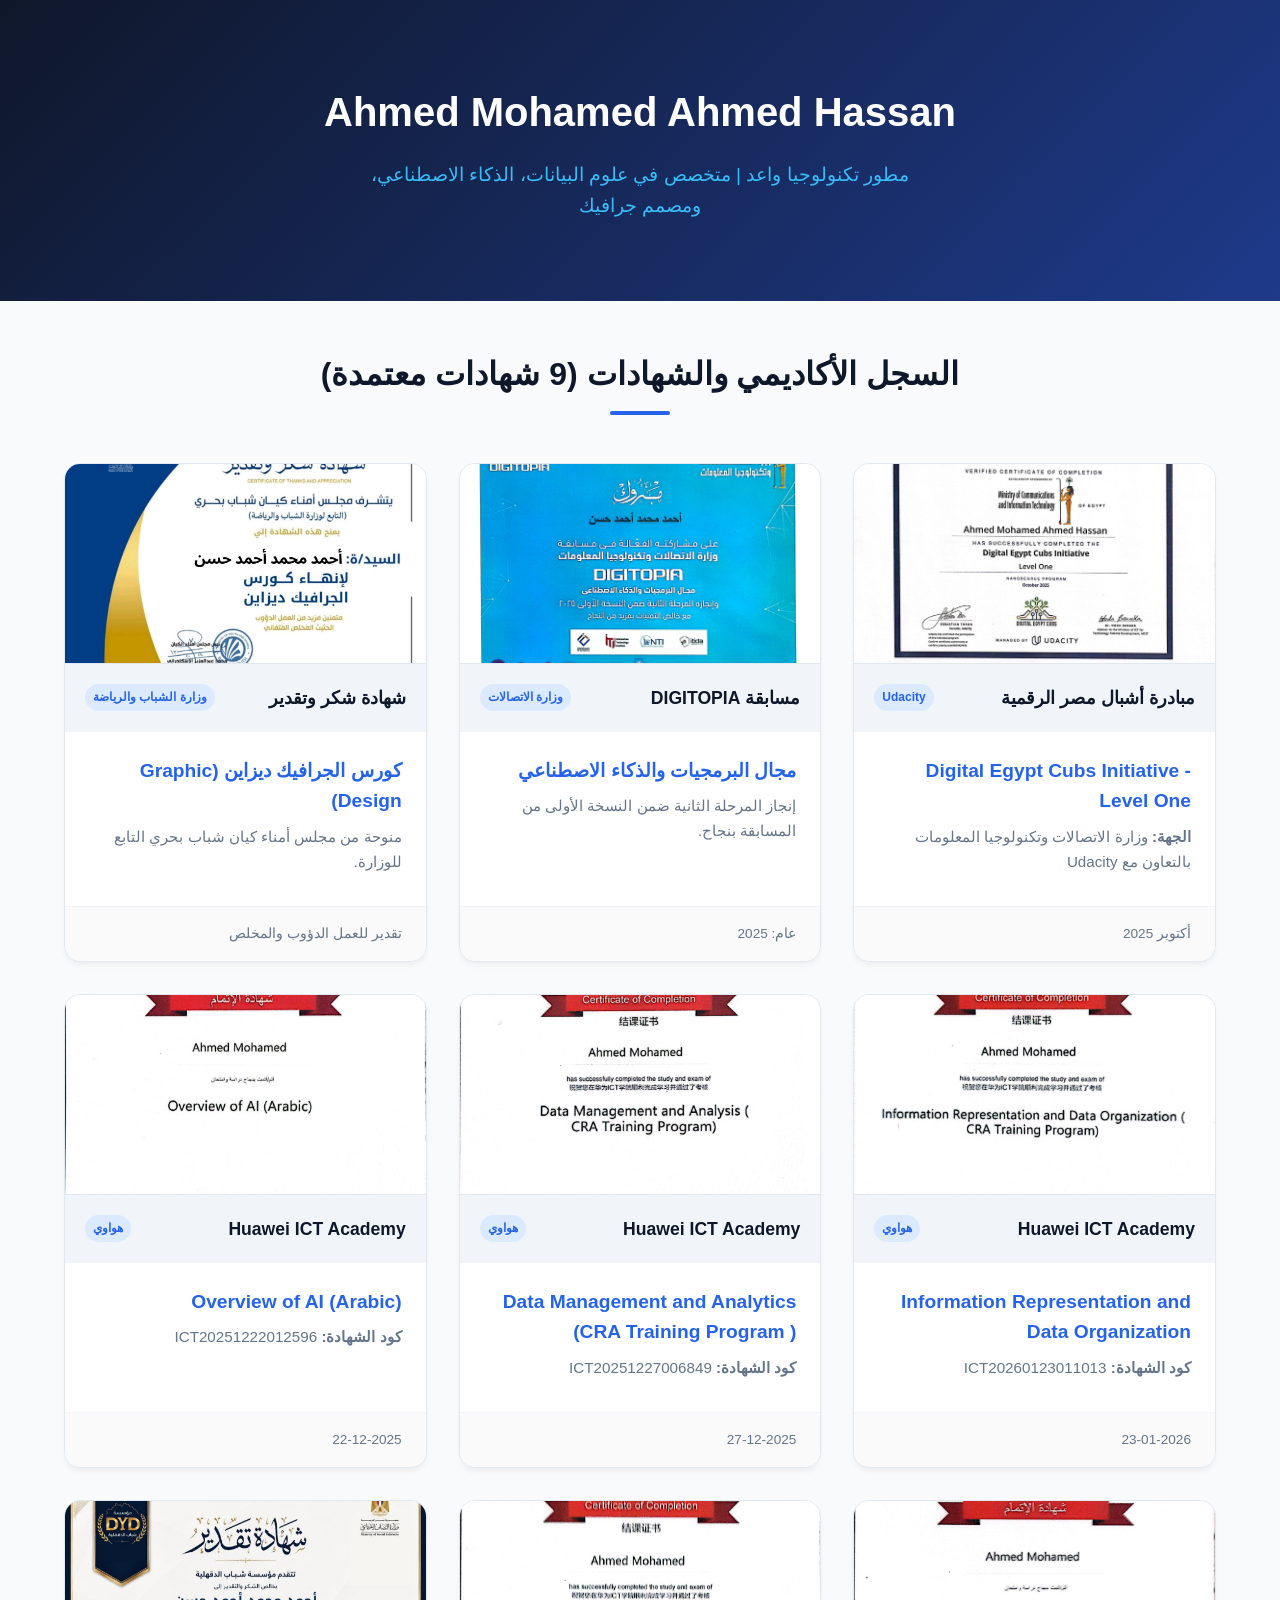
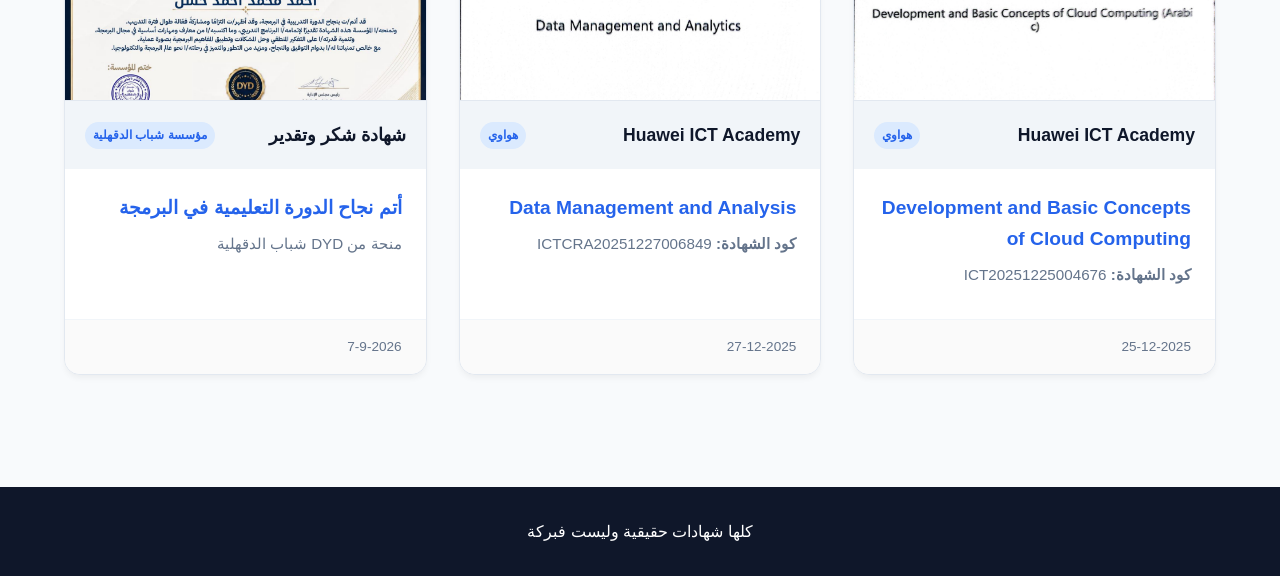
==== certificates.html @ 53906a84 "Add files via upload" ====
<!DOCTYPE html>
<html lang="ar" dir="rtl">
<head>
    <meta charset="UTF-8">
    <meta name="viewport" content="width=device-width, initial-scale=1.0">
    <title>  شهادات    </title>

<link rel="icon" type="image/png" href="Ahmed.jpeg">
    <style>
        :root {
            --primary-color: #0f172a;
            --secondary-color: #2563eb;
            --accent-color: #38bdf8;
            --bg-color: #f8fafc;
            --card-bg: #ffffff;
            --text-main: #1e293b;
            --text-muted: #64748b;
        }

        * {
            margin: 0;
            padding: 0;
            box-sizing: border-box;
            font-family: 'Segoe UI', Tahoma, Geneva, Verdana, sans-serif;
        }

        body {
            background-color: var(--bg-color);
            color: var(--text-main);
            line-height: 1.6;
        }

        header {
            background: linear-gradient(135deg, var(--primary-color) 0%, #1e3a8a 100%);
            color: white;
            padding: 5rem 2rem;
            text-align: center;
        }

        header h1 {
            font-size: 2.5rem;
            margin-bottom: 1rem;
            font-weight: 700;
        }

        header p {
            font-size: 1.2rem;
            color: var(--accent-color);
            max-width: 600px;
            margin: 0 auto;
        }

        .container {
            max-width: 1200px;
            margin: 0 auto;
            padding: 3rem 1.5rem;
        }

        .section-title {
            text-align: center;
            font-size: 2rem;
            margin-bottom: 3rem;
            color: var(--primary-color);
            position: relative;
        }

        .section-title::after {
            content: '';
            display: block;
            width: 60px;
            height: 4px;
            background-color: var(--secondary-color);
            margin: 10px auto 0;
            border-radius: 2px;
        }

        .certificates-grid {
            display: grid;
            grid-template-columns: repeat(auto-fill, minmax(320px, 1fr));
            gap: 2rem;
        }

        .card {
            background-color: var(--card-bg);
            border-radius: 16px;
            overflow: hidden;
            box-shadow: 0 4px 6px -1px rgba(0, 0, 0, 0.05);
            transition: transform 0.3s ease, box-shadow 0.3s ease;
            border: 1px solid #e2e8f0;
            display: flex;
            flex-direction: column;
        }

        .card:hover {
            transform: translateY(-5px);
            box-shadow: 0 20px 25px -5px rgba(0, 0, 0, 0.1);
        }

        .card-img-container {
            width: 100%;
            height: 200px;
            overflow: hidden;
            background-color: #e2e8f0;
            border-bottom: 1px solid #e2e8f0;
        }

        .card-img-container img {
            width: 100%;
            height: 100%;
            object-fit: cover;
            transition: transform 0.3s ease;
        }

        .card:hover .card-img-container img {
            transform: scale(1.05);
        }

        .card-header {
            background-color: #f1f5f9;
            padding: 1.25rem;
            font-weight: bold;
            font-size: 1.1rem;
            color: var(--primary-color);
            display: flex;
            align-items: center;
            justify-content: space-between;
        }

        .badge {
            background-color: #dbeafe;
            color: var(--secondary-color);
            font-size: 0.75rem;
            padding: 4px 8px;
            border-radius: 20px;
            font-weight: 600;
        }

        .card-body {
            padding: 1.5rem;
            flex-grow: 1;
        }

        .card-body h3 {
            font-size: 1.2rem;
            margin-bottom: 0.5rem;
            color: var(--secondary-color);
        }

        .card-body p {
            color: var(--text-muted);
            font-size: 0.95rem;
            margin-bottom: 0.5rem;
        }

        .card-footer {
            padding: 1rem 1.5rem;
            background-color: #fafafa;
            border-top: 1px solid #f1f5f9;
            font-size: 0.85rem;
            color: var(--text-muted);
        }

        footer {
            background-color: var(--primary-color);
            color: white;
            text-align: center;
            padding: 2rem;
            margin-top: 4rem;
        }
    </style>
</head>
<body>

    <header>
        <h1>Ahmed Mohamed Ahmed Hassan</h1>
        <p>مطور تكنولوجيا واعد | متخصص في علوم البيانات، الذكاء الاصطناعي، ومصمم جرافيك</p>
    </header>

    <div class="container">
        <h2 class="section-title">السجل الأكاديمي والشهادات (9 شهادات معتمدة)</h2>
        
        <div class="certificates-grid">

            <div class="card">
                <div class="card-img-container">
                    <img src="CamScanner ٢٨‏-٠٦‏-٢٠٢٦ ١٤.٤٥_1.jpg" alt="Digital Egypt Cubs Initiative">
                </div>
                <div class="card-header">
                    <span>مبادرة أشبال مصر الرقمية</span>
                    <span class="badge">Udacity</span>
                </div>
                <div class="card-body">
                    <h3>Digital Egypt Cubs Initiative - Level One</h3>
                    <p><strong>الجهة:</strong> وزارة الاتصالات وتكنولوجيا المعلومات بالتعاون مع Udacity</p>
                </div>
                <div class="card-footer">أكتوبر 2025</div>
            </div>

            <div class="card">
                <div class="card-img-container">
                    <img src="CamScanner ٢٨‏-٠٦‏-٢٠٢٦ ١٤.٤٥_3.jpg" alt="DIGITOPIA">
                </div>
                <div class="card-header">
                    <span>مسابقة DIGITOPIA</span>
                    <span class="badge">وزارة الاتصالات</span>
                </div>
                <div class="card-body">
                    <h3>مجال البرمجيات والذكاء الاصطناعي</h3>
                    <p>إنجاز المرحلة الثانية ضمن النسخة الأولى من المسابقة بنجاح.</p>
                </div>
                <div class="card-footer">عام: 2025</div>
            </div>

            <div class="card">
                <div class="card-img-container">
                    <img src="شهادة_1.jpg" alt="جرافيك ديزاين">
                </div>
                <div class="card-header">
                    <span>شهادة شكر وتقدير</span>
                    <span class="badge">وزارة الشباب والرياضة</span>
                </div>
                <div class="card-body">
                    <h3>كورس الجرافيك ديزاين (Graphic Design)</h3>
                    <p>منوحة من مجلس أمناء كيان شباب بحري التابع للوزارة.</p>
                </div>
                <div class="card-footer">تقدير للعمل الدؤوب والمخلص</div>
            </div>

            <div class="card">
                <div class="card-img-container">
                    <img src="CamScanner ٢٨‏-٠٦‏-٢٠٢٦ ١٤.٤٥_7.jpg" alt="Information Representation">
                </div>
                <div class="card-header">
                    <span>Huawei ICT Academy</span>
                    <span class="badge">هواوي</span>
                </div>
                <div class="card-body">
                    <h3>Information Representation and Data Organization</h3>
                    <p><strong>كود الشهادة:</strong> ICT20260123011013</p>
                </div>
                <div class="card-footer">23-01-2026</div>
            </div>

            <div class="card">
                <div class="card-img-container">
                    <img src="CamScanner ٢٨‏-٠٦‏-٢٠٢٦ ١٤.٤٥_8.jpg" alt="Data Management">
                </div>
                <div class="card-header">
                    <span>Huawei ICT Academy</span>
                    <span class="badge">هواوي</span>
                </div>
                <div class="card-body">
                    <h3>Data Management and Analytics  (CRA Training Program )</h3>
                    <p><strong>كود الشهادة:</strong> ICT20251227006849</p>
                </div>
                <div class="card-footer">27-12-2025</div>
            </div>

            <div class="card">
                <div class="card-img-container">
                    <img src="CamScanner ٢٨‏-٠٦‏-٢٠٢٦ ١٤.٤٥_5.jpg" alt="Overview of AI">
                </div>
                <div class="card-header">
                    <span>Huawei ICT Academy</span>
                    <span class="badge">هواوي</span>
                </div>
                <div class="card-body">
                    <h3>Overview of AI (Arabic)</h3>
                    <p><strong>كود الشهادة:</strong> ICT20251222012596</p>
                </div>
                <div class="card-footer">22-12-2025</div>
            </div>

            <div class="card">
                <div class="card-img-container">
                    <img src="CamScanner ٢٨‏-٠٦‏-٢٠٢٦ ١٤.٤٥_6.jpg" alt="Cloud Computing">
                </div>
                <div class="card-header">
                    <span>Huawei ICT Academy</span>
                    <span class="badge">هواوي</span>
                </div>
                <div class="card-body">
                    <h3>Development and Basic Concepts of Cloud Computing</h3>
                    <p><strong>كود الشهادة:</strong> ICT20251225004676</p>
                </div>
                <div class="card-footer">25-12-2025</div>
            </div>

            <div class="card">
                <div class="card-img-container">
                    <img src="CamScanner ٢٨‏-٠٦‏-٢٠٢٦ ١٤.٤٥_4.jpg" alt="Data Analysis CRA">
                </div>
                <div class="card-header">
                    <span>Huawei ICT Academy</span>
                    <span class="badge">هواوي</span>
                </div>
                <div class="card-body">
                    <h3>Data Management and Analysis</h3>
                    <p><strong>كود الشهادة:</strong> ICTCRA20251227006849</p>
                </div>
                <div class="card-footer">27-12-2025</div>
            </div>
<div class="card">
                <div class="card-img-container">
                    <img src="PDFReader_Convert_٢٠٢٦٠٩١١_١٤١٧٤٢_1.png" alt="Cloud Computing">
                </div>
                <div class="card-header">
                    <span>شهادة شكر وتقدير</span>
                    <span class="badge">مؤسسة شباب الدقهلية </span>
                </div>
                <div class="card-body">
                    <h3>أتم نجاح الدورة التعليمية في البرمجة</h3>
                    <p>منحة من DYD شباب الدقهلية</p>
                </div>
                <div class="card-footer">7-9-2026</div>
            </div>
        </div>
    </div>

    <footer>
        <p>كلها شهادات حقيقية وليست فبركة</p>
    </footer>

</body>
</html>
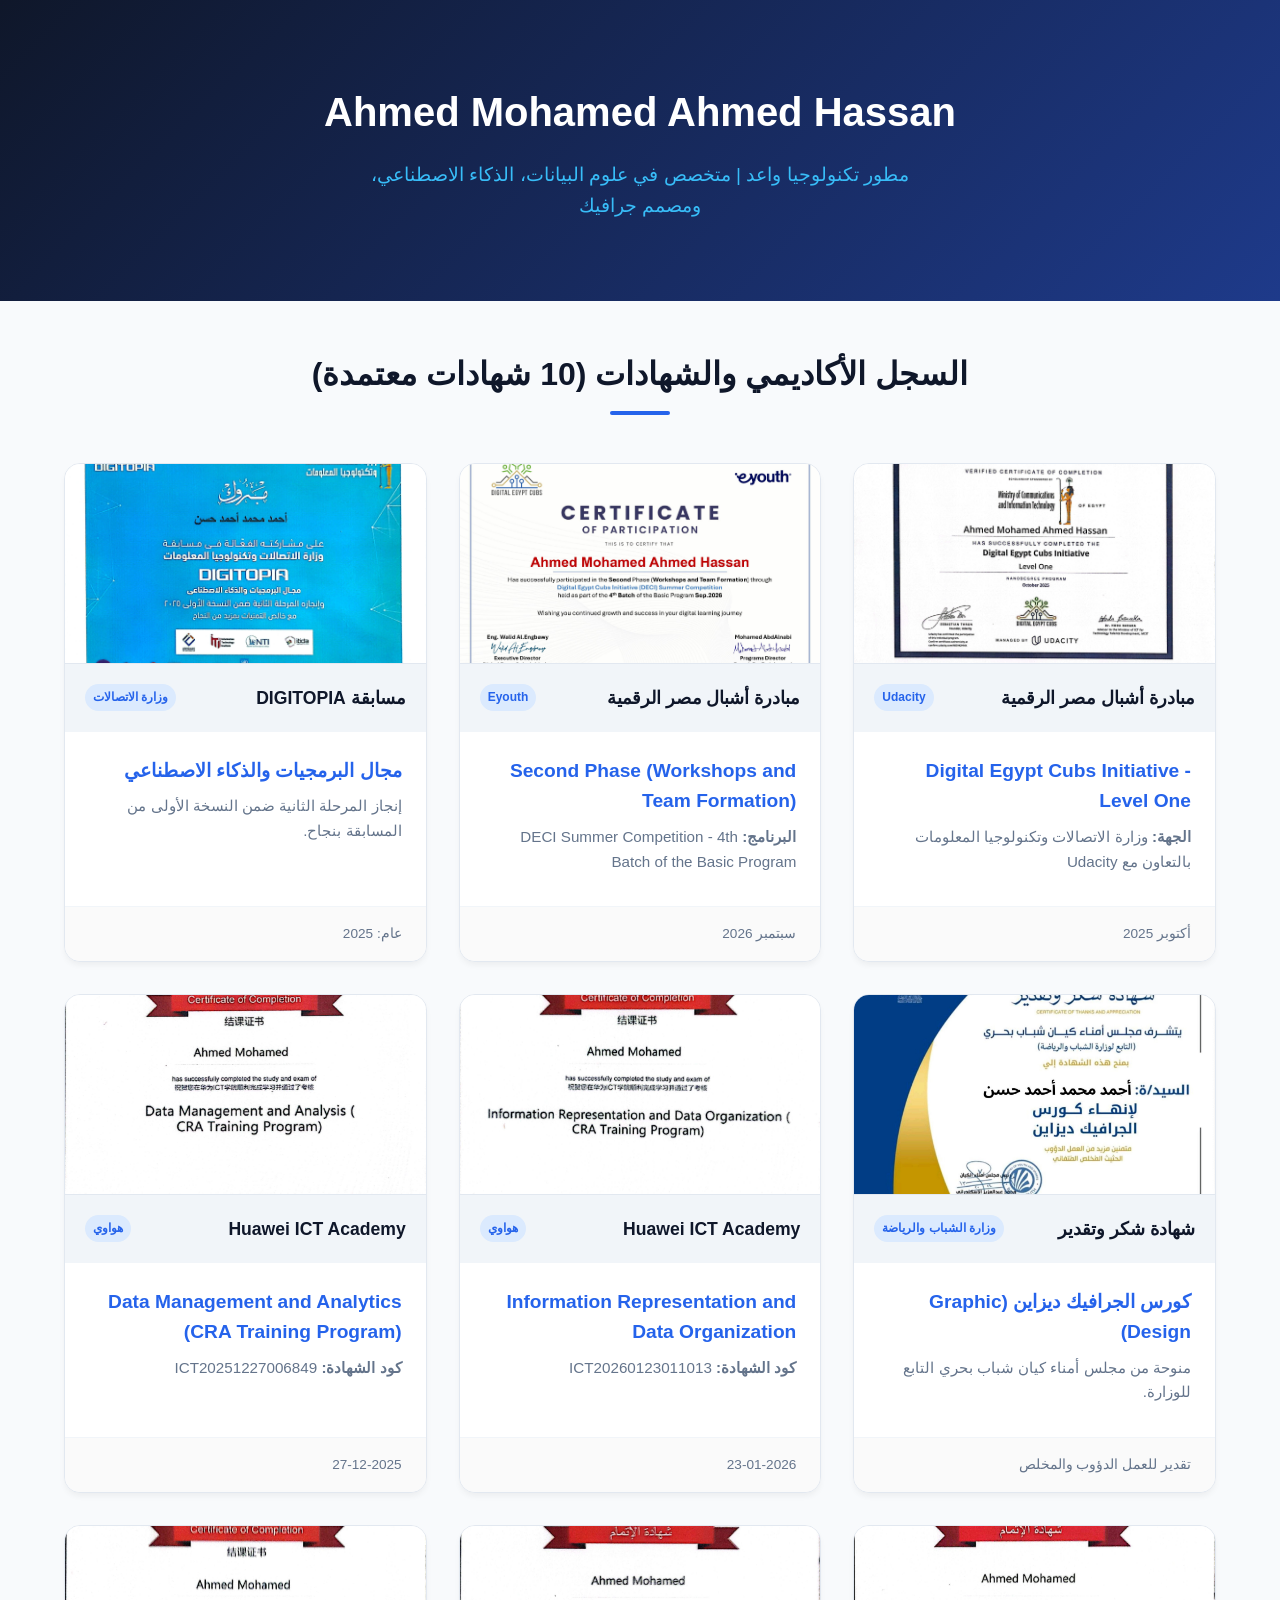
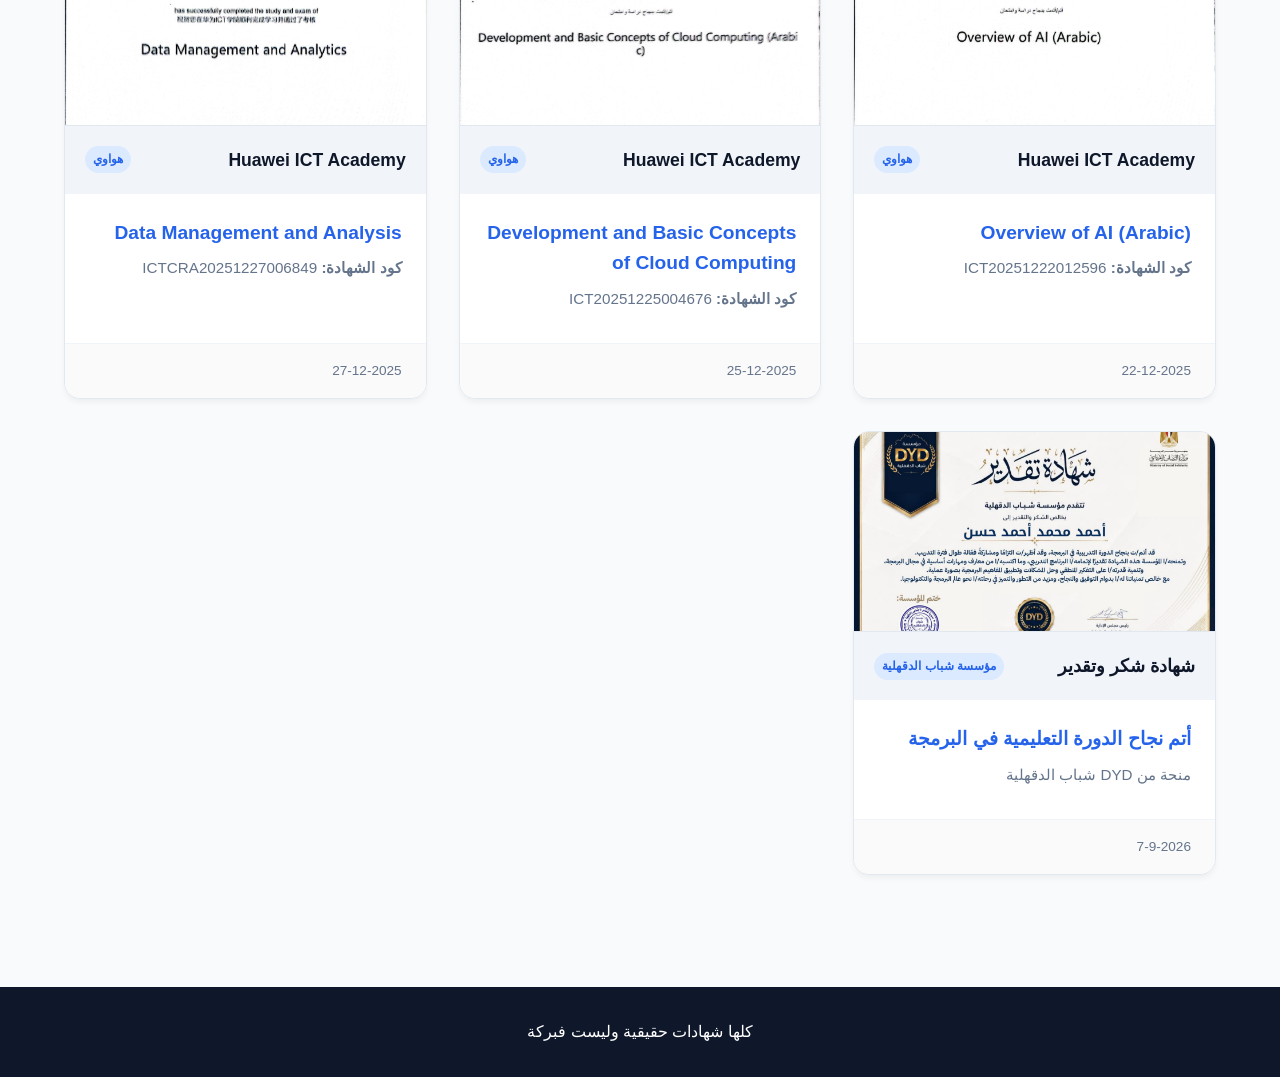
==== commit 22d8ec58: "Add files via upload" ====
--- a/certificates.html
+++ b/certificates.html
@@ -1,13 +1,11 @@
-
-
 <!DOCTYPE html>
 <html lang="ar" dir="rtl">
 <head>
     <meta charset="UTF-8">
     <meta name="viewport" content="width=device-width, initial-scale=1.0">
-    <title>  شهادات    </title>
-
-<link rel="icon" type="image/png" href="Ahmed.jpeg">
+    <title>شهادات</title>
+
+    <link rel="icon" type="image/png" href="Ahmed.jpeg">
     <style>
         :root {
             --primary-color: #0f172a;
@@ -179,7 +177,7 @@
     </header>
 
     <div class="container">
-        <h2 class="section-title">السجل الأكاديمي والشهادات (9 شهادات معتمدة)</h2>
+        <h2 class="section-title">السجل الأكاديمي والشهادات (10 شهادات معتمدة)</h2>
         
         <div class="certificates-grid">
 
@@ -200,6 +198,21 @@
 
             <div class="card">
                 <div class="card-img-container">
+                    <img src="31109173200153.jpg" alt="Digital Egypt Cubs Initiative Summer Competition">
+                </div>
+                <div class="card-header">
+                    <span>مبادرة أشبال مصر الرقمية</span>
+                    <span class="badge">Eyouth</span>
+                </div>
+                <div class="card-body">
+                    <h3>Second Phase (Workshops and Team Formation)</h3>
+                    <p><strong>البرنامج:</strong> DECI Summer Competition - 4th Batch of the Basic Program</p>
+                </div>
+                <div class="card-footer">سبتمبر 2026</div>
+            </div>
+
+            <div class="card">
+                <div class="card-img-container">
                     <img src="CamScanner ٢٨‏-٠٦‏-٢٠٢٦ ١٤.٤٥_3.jpg" alt="DIGITOPIA">
                 </div>
                 <div class="card-header">
@@ -252,7 +265,7 @@
                     <span class="badge">هواوي</span>
                 </div>
                 <div class="card-body">
-                    <h3>Data Management and Analytics  (CRA Training Program )</h3>
+                    <h3>Data Management and Analytics (CRA Training Program)</h3>
                     <p><strong>كود الشهادة:</strong> ICT20251227006849</p>
                 </div>
                 <div class="card-footer">27-12-2025</div>
@@ -302,13 +315,14 @@
                 </div>
                 <div class="card-footer">27-12-2025</div>
             </div>
-<div class="card">
+
+            <div class="card">
                 <div class="card-img-container">
                     <img src="PDFReader_Convert_٢٠٢٦٠٩١١_١٤١٧٤٢_1.png" alt="Cloud Computing">
                 </div>
                 <div class="card-header">
                     <span>شهادة شكر وتقدير</span>
-                    <span class="badge">مؤسسة شباب الدقهلية </span>
+                    <span class="badge">مؤسسة شباب الدقهلية</span>
                 </div>
                 <div class="card-body">
                     <h3>أتم نجاح الدورة التعليمية في البرمجة</h3>
@@ -316,6 +330,7 @@
                 </div>
                 <div class="card-footer">7-9-2026</div>
             </div>
+
         </div>
     </div>
 
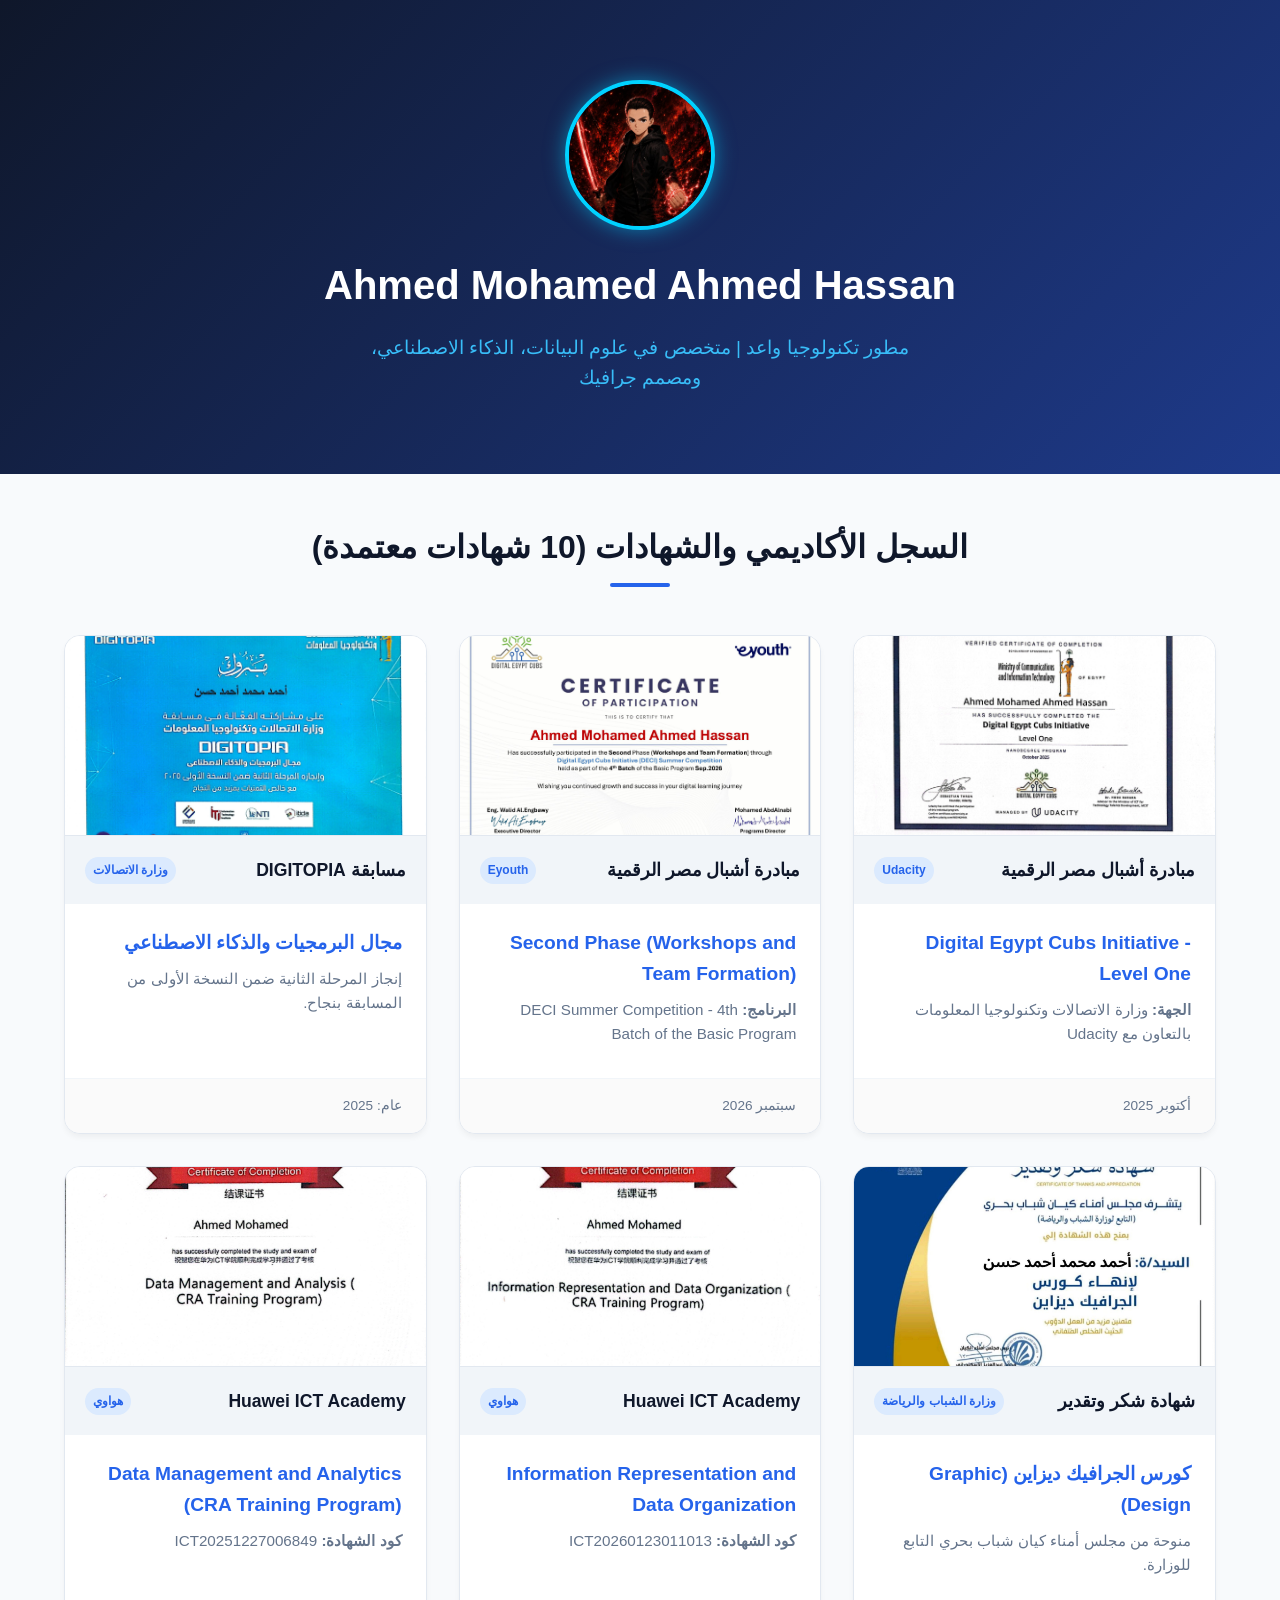
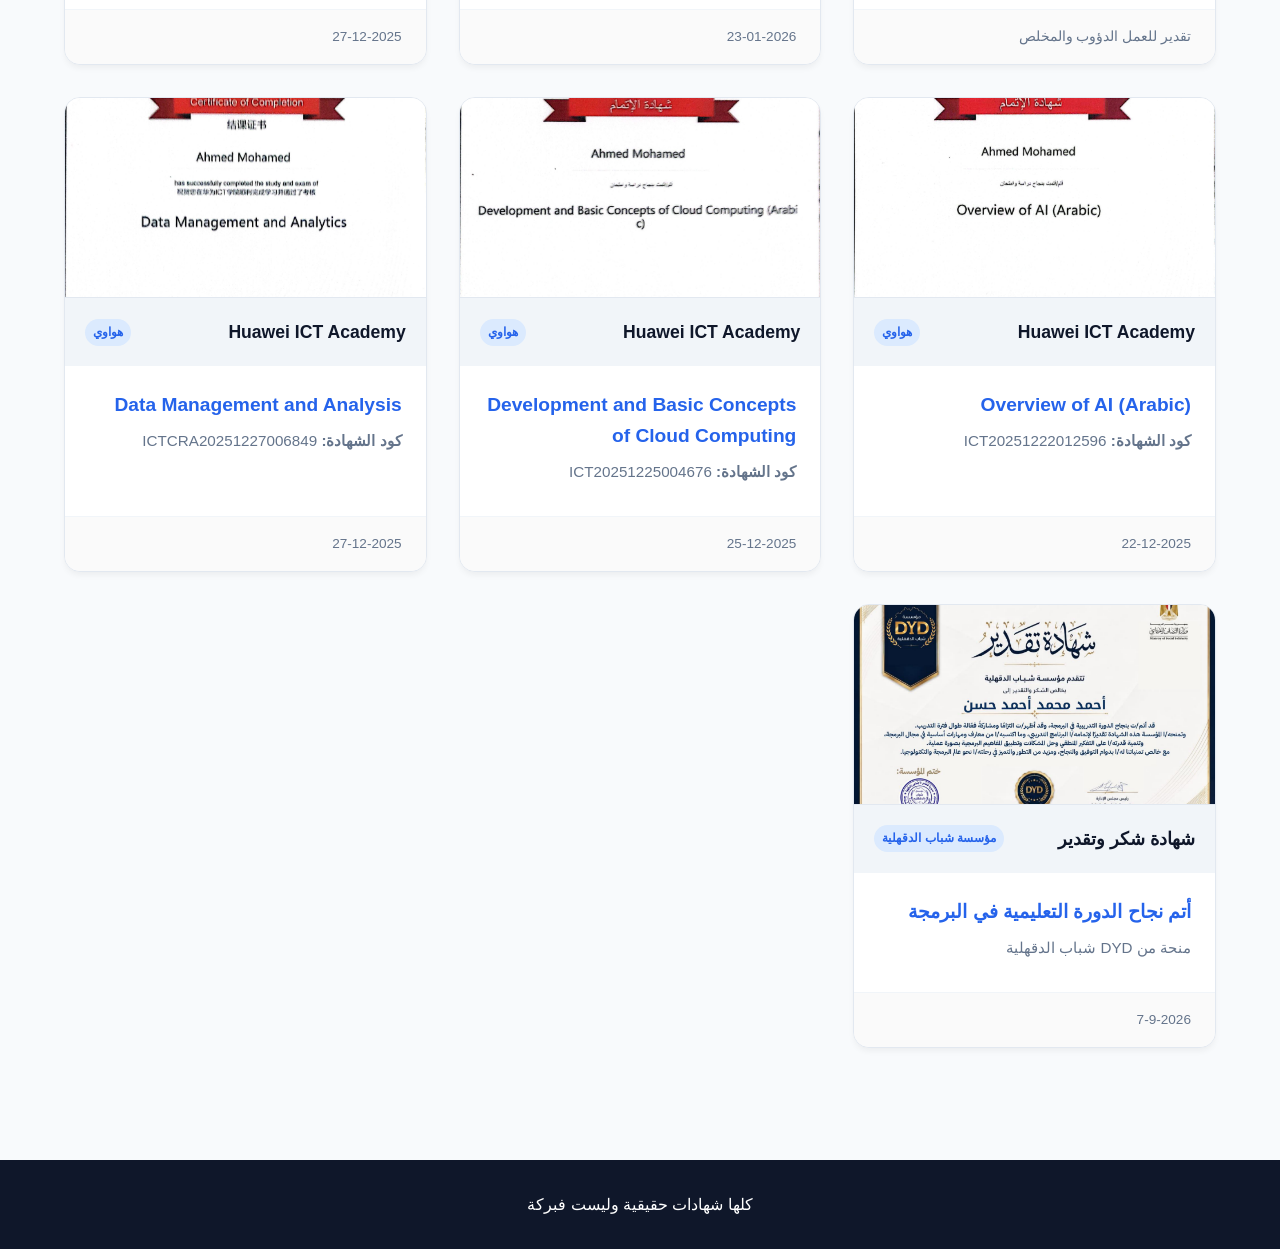
==== commit 68aac0ea: "Add files via upload" ====
--- a/certificates.html
+++ b/certificates.html
@@ -37,6 +37,17 @@
             text-align: center;
         }
 
+        .profile-img {
+     width: 150px;
+     height: 150px;
+     border-radius: 50%;
+     border: 4px solid #00d2ff;
+     object-fit: cover;
+     box-shadow: 0 0 20px rgba(0, 210, 255, 0.5);
+     margin-bottom: 15px;
+     transition: transform 0.3s ease;
+        }
+
         header h1 {
             font-size: 2.5rem;
             margin-bottom: 1rem;
@@ -172,6 +183,9 @@
 <body>
 
     <header>
+         <div id="img">
+         <img src="Ahmed.jpeg" alt="Ahmed Mohamed" class="profile-img">
+         </div>
         <h1>Ahmed Mohamed Ahmed Hassan</h1>
         <p>مطور تكنولوجيا واعد | متخصص في علوم البيانات، الذكاء الاصطناعي، ومصمم جرافيك</p>
     </header>
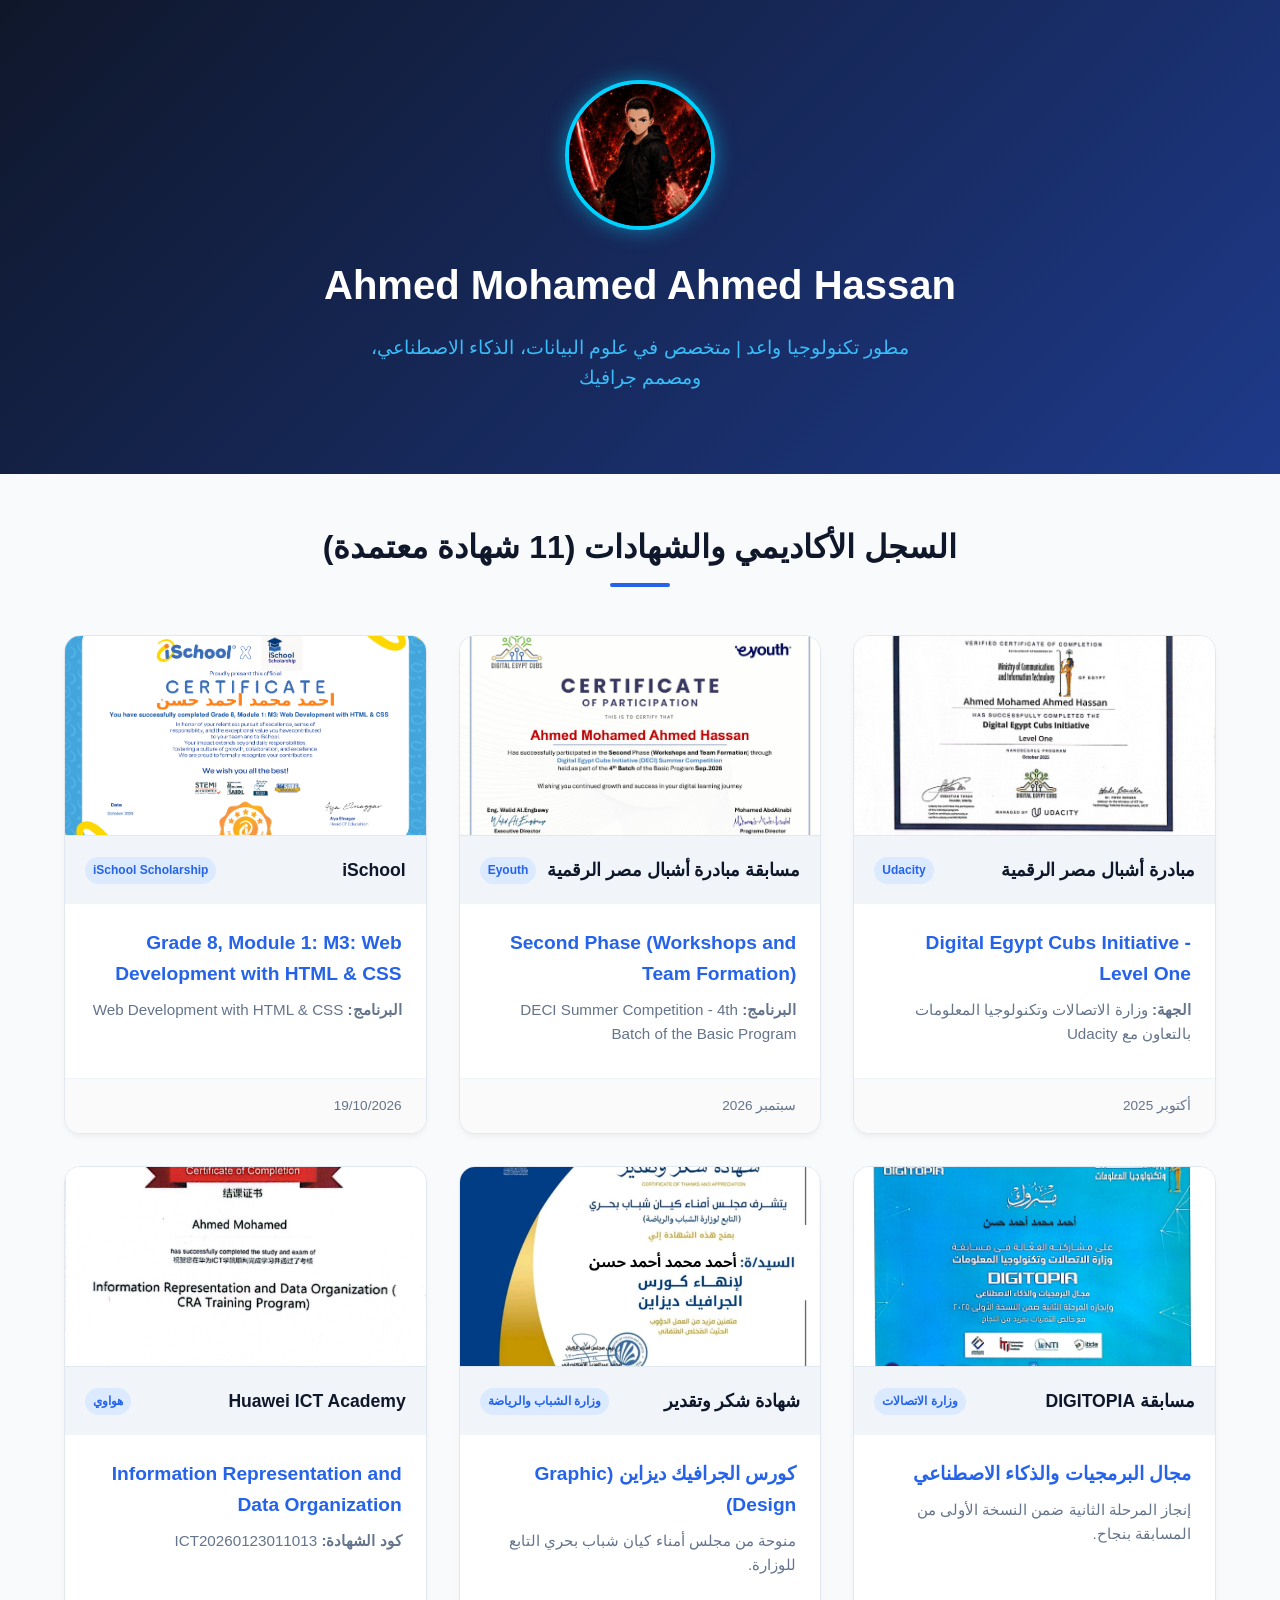
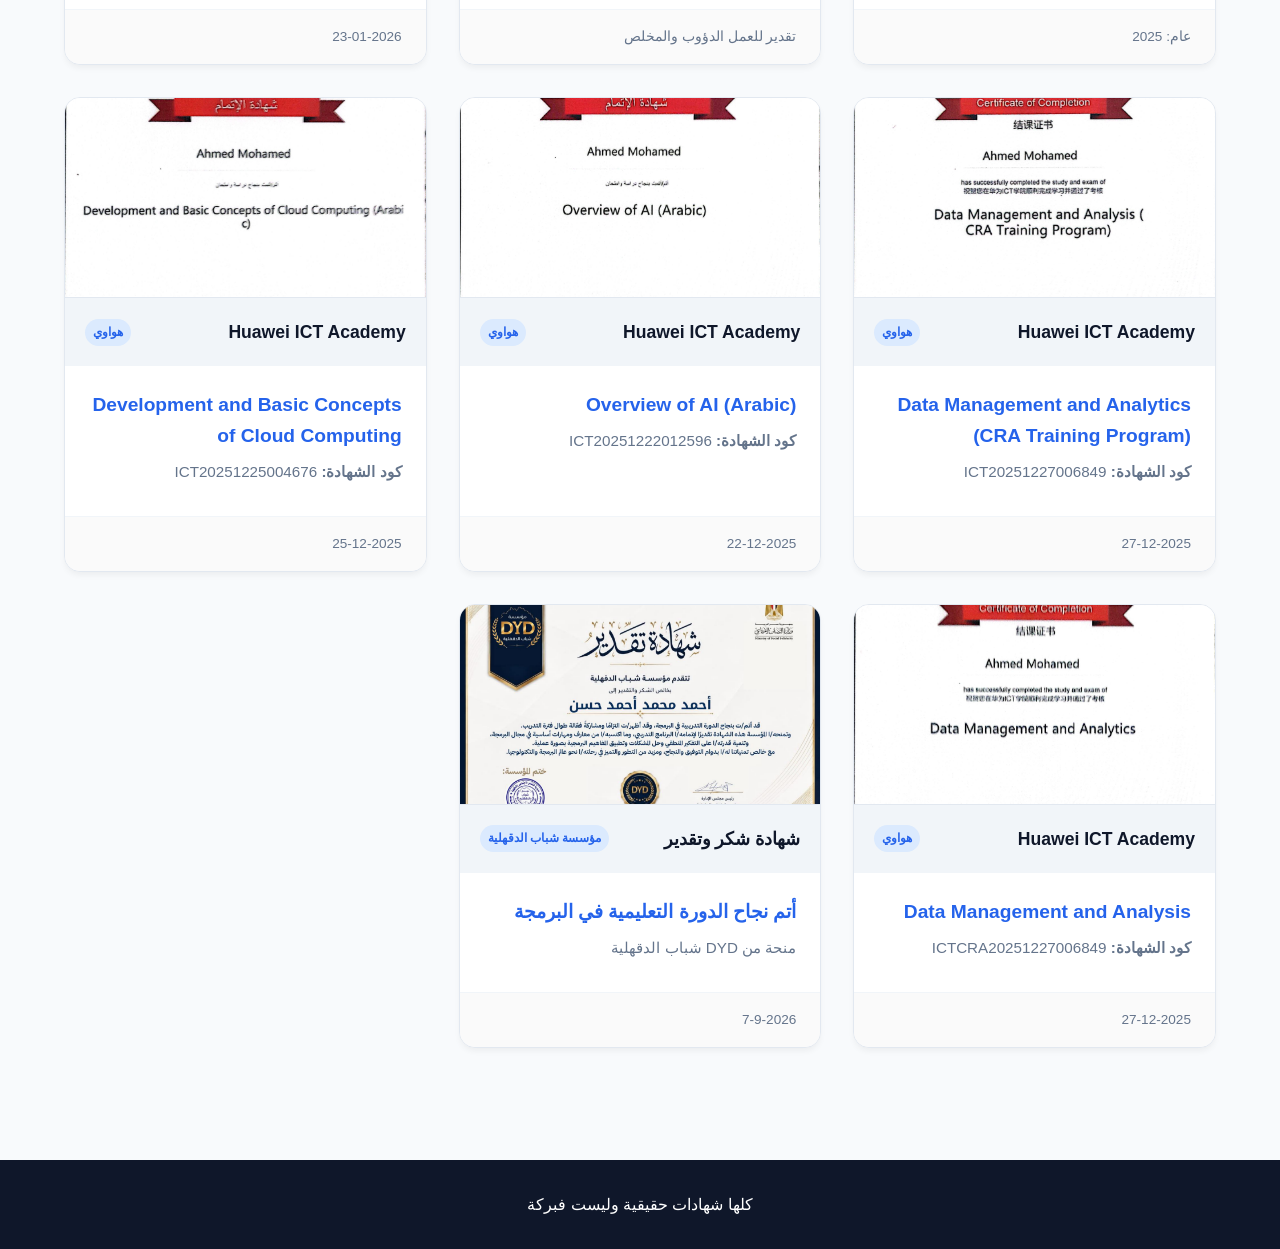
==== commit 937098b5: "Add files via upload" ====
--- a/certificates.html
+++ b/certificates.html
@@ -191,7 +191,7 @@
     </header>
 
     <div class="container">
-        <h2 class="section-title">السجل الأكاديمي والشهادات (10 شهادات معتمدة)</h2>
+        <h2 class="section-title">السجل الأكاديمي والشهادات (11 شهادة معتمدة)</h2>
         
         <div class="certificates-grid">
 
@@ -215,7 +215,7 @@
                     <img src="31109173200153.jpg" alt="Digital Egypt Cubs Initiative Summer Competition">
                 </div>
                 <div class="card-header">
-                    <span>مبادرة أشبال مصر الرقمية</span>
+                    <span>مسابقة مبادرة أشبال مصر الرقمية</span>
                     <span class="badge">Eyouth</span>
                 </div>
                 <div class="card-body">
@@ -223,6 +223,21 @@
                     <p><strong>البرنامج:</strong> DECI Summer Competition - 4th Batch of the Basic Program</p>
                 </div>
                 <div class="card-footer">سبتمبر 2026</div>
+            </div>
+
+            <div class="card">
+                <div class="card-img-container">
+                    <img src="undefined Certificate.png" alt="iSchool Certificate">
+                </div>
+                <div class="card-header">
+                    <span>iSchool</span>
+                    <span class="badge">iSchool Scholarship</span>
+                </div>
+                <div class="card-body">
+                    <h3>Grade 8, Module 1: M3: Web Development with HTML & CSS</h3>
+                    <p><strong>البرنامج:</strong> Web Development with HTML & CSS</p>
+                </div>
+                <div class="card-footer">19/10/2026</div>
             </div>
 
             <div class="card">
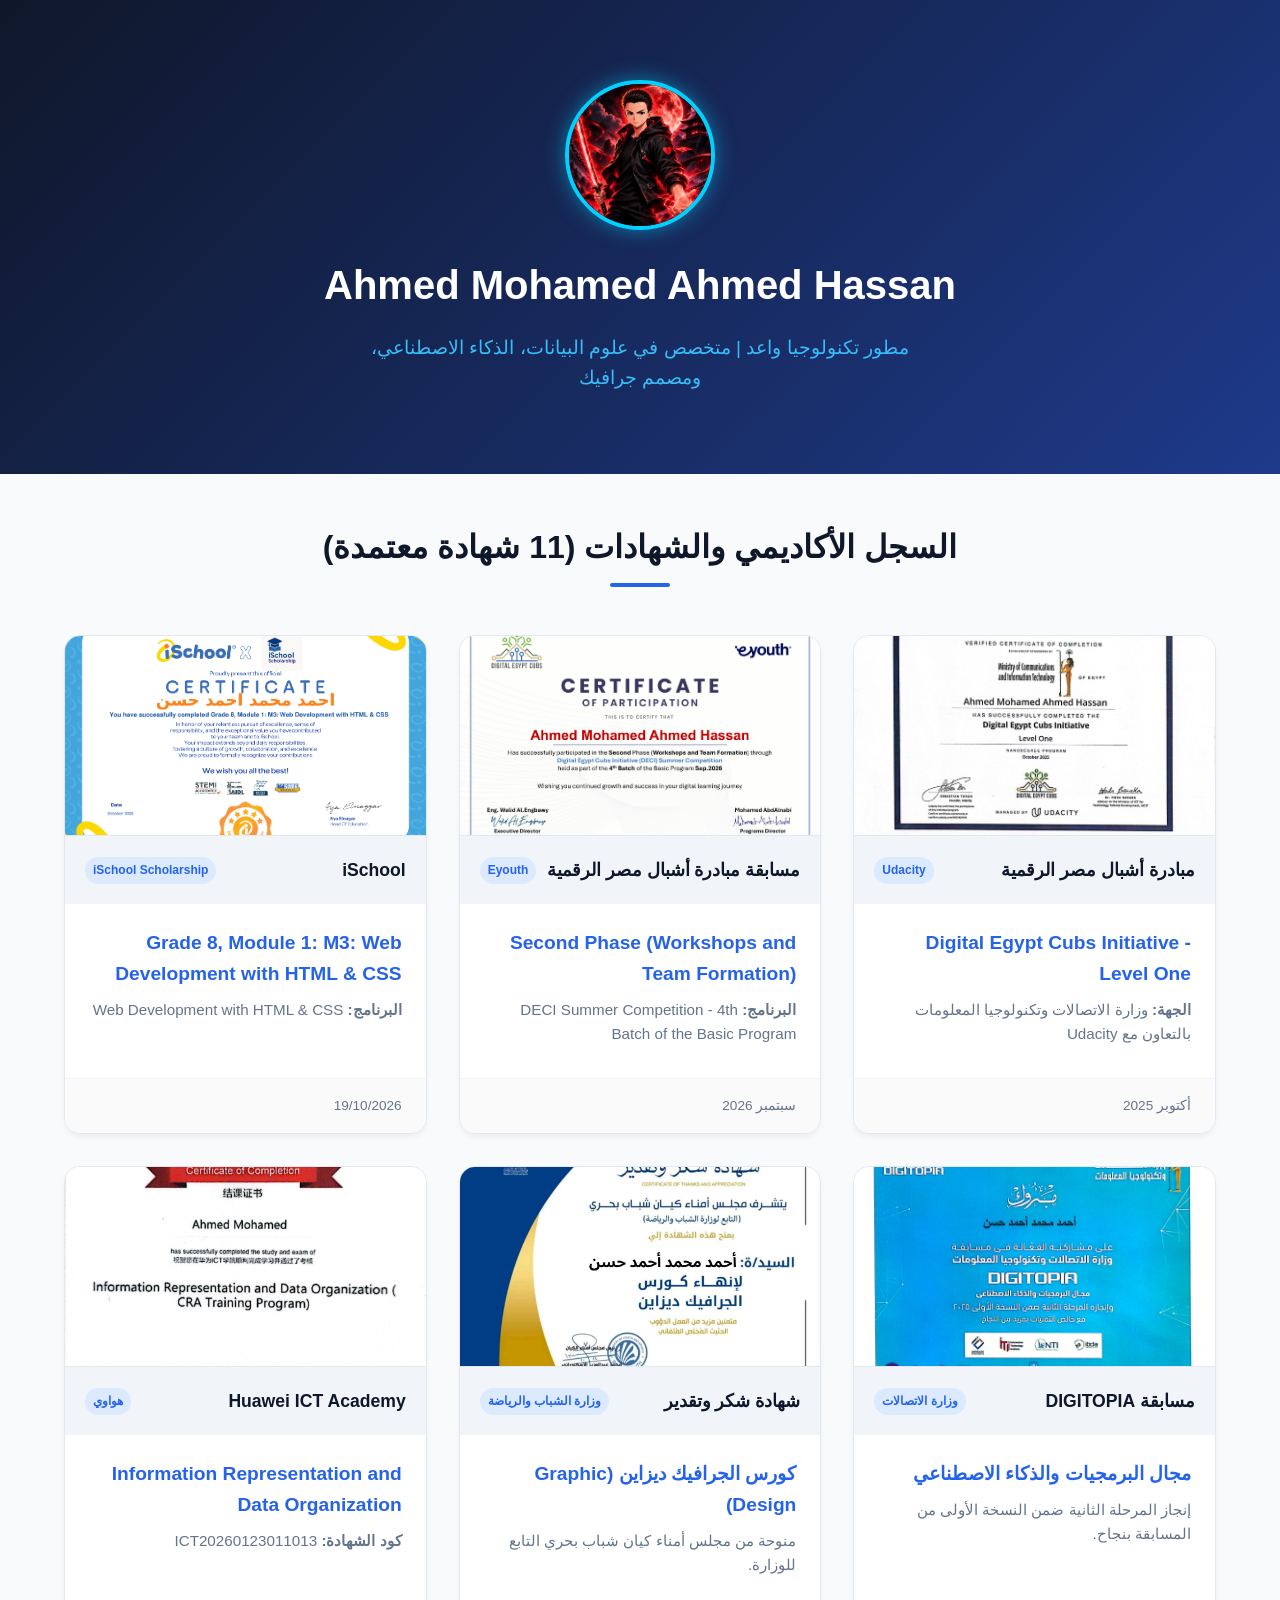
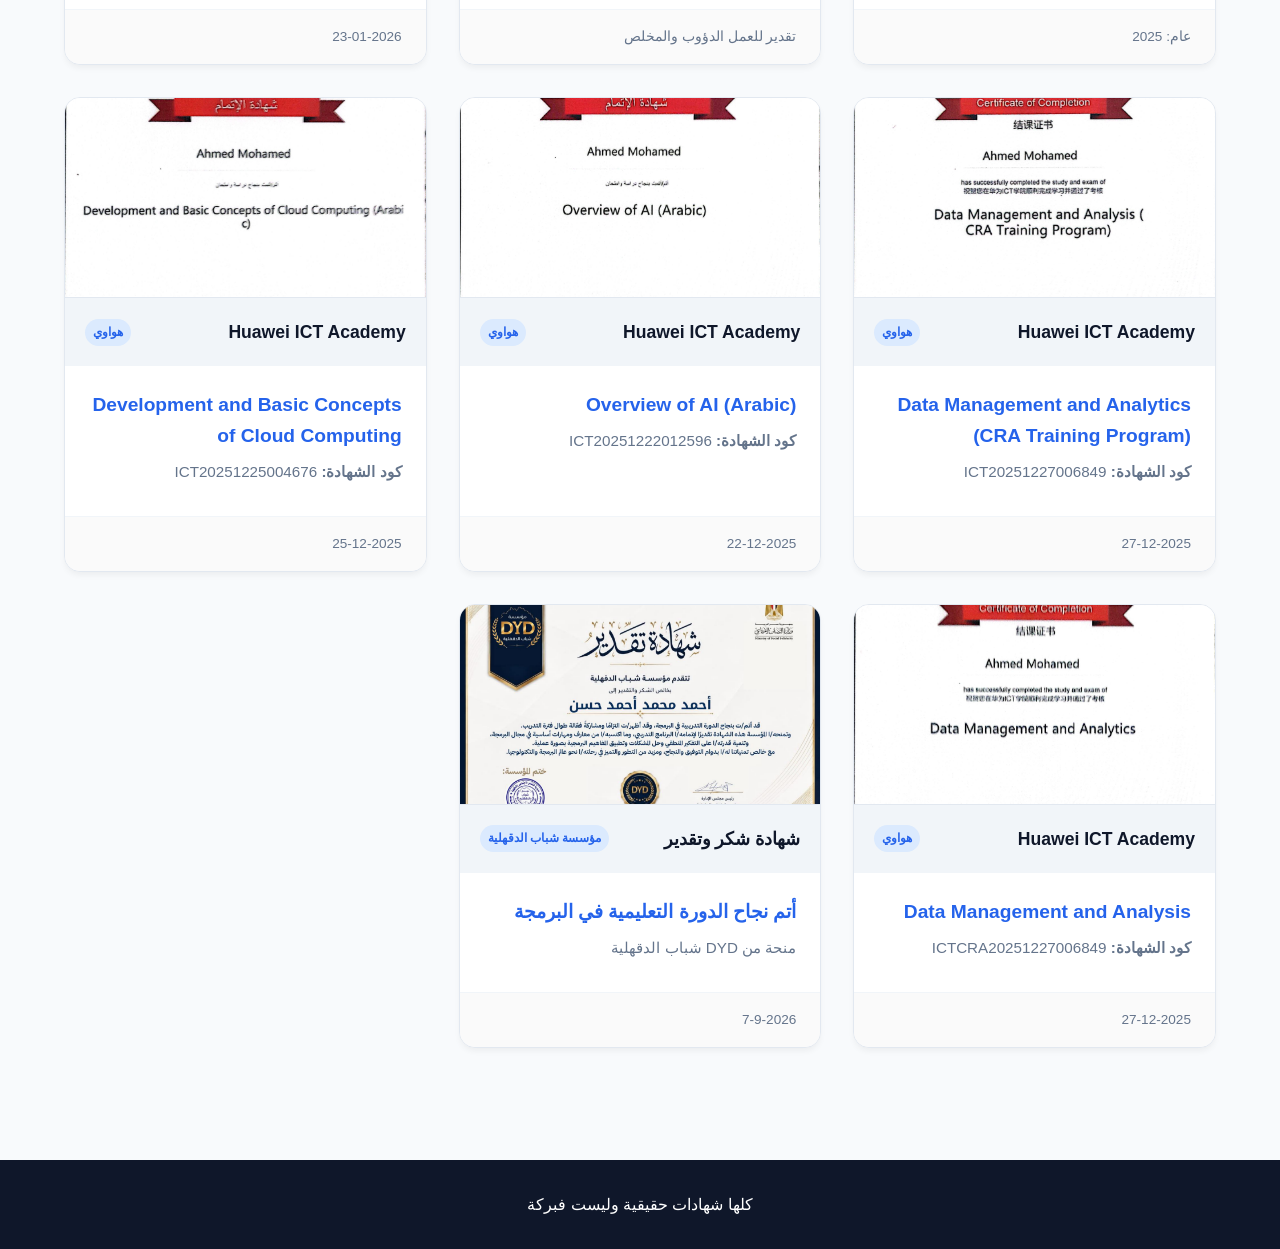
==== commit f6888358: "Add files via upload" ====
--- a/certificates.html
+++ b/certificates.html
@@ -5,7 +5,7 @@
     <meta name="viewport" content="width=device-width, initial-scale=1.0">
     <title>شهادات</title>
 
-    <link rel="icon" type="image/png" href="Ahmed.jpeg">
+    <link rel="icon" type="image/png" href="Ahmed.png">
     <style>
         :root {
             --primary-color: #0f172a;
@@ -184,7 +184,7 @@
 
     <header>
          <div id="img">
-         <img src="Ahmed.jpeg" alt="Ahmed Mohamed" class="profile-img">
+         <img src="Ahmed.png" alt="Ahmed Mohamed" class="profile-img">
          </div>
         <h1>Ahmed Mohamed Ahmed Hassan</h1>
         <p>مطور تكنولوجيا واعد | متخصص في علوم البيانات، الذكاء الاصطناعي، ومصمم جرافيك</p>
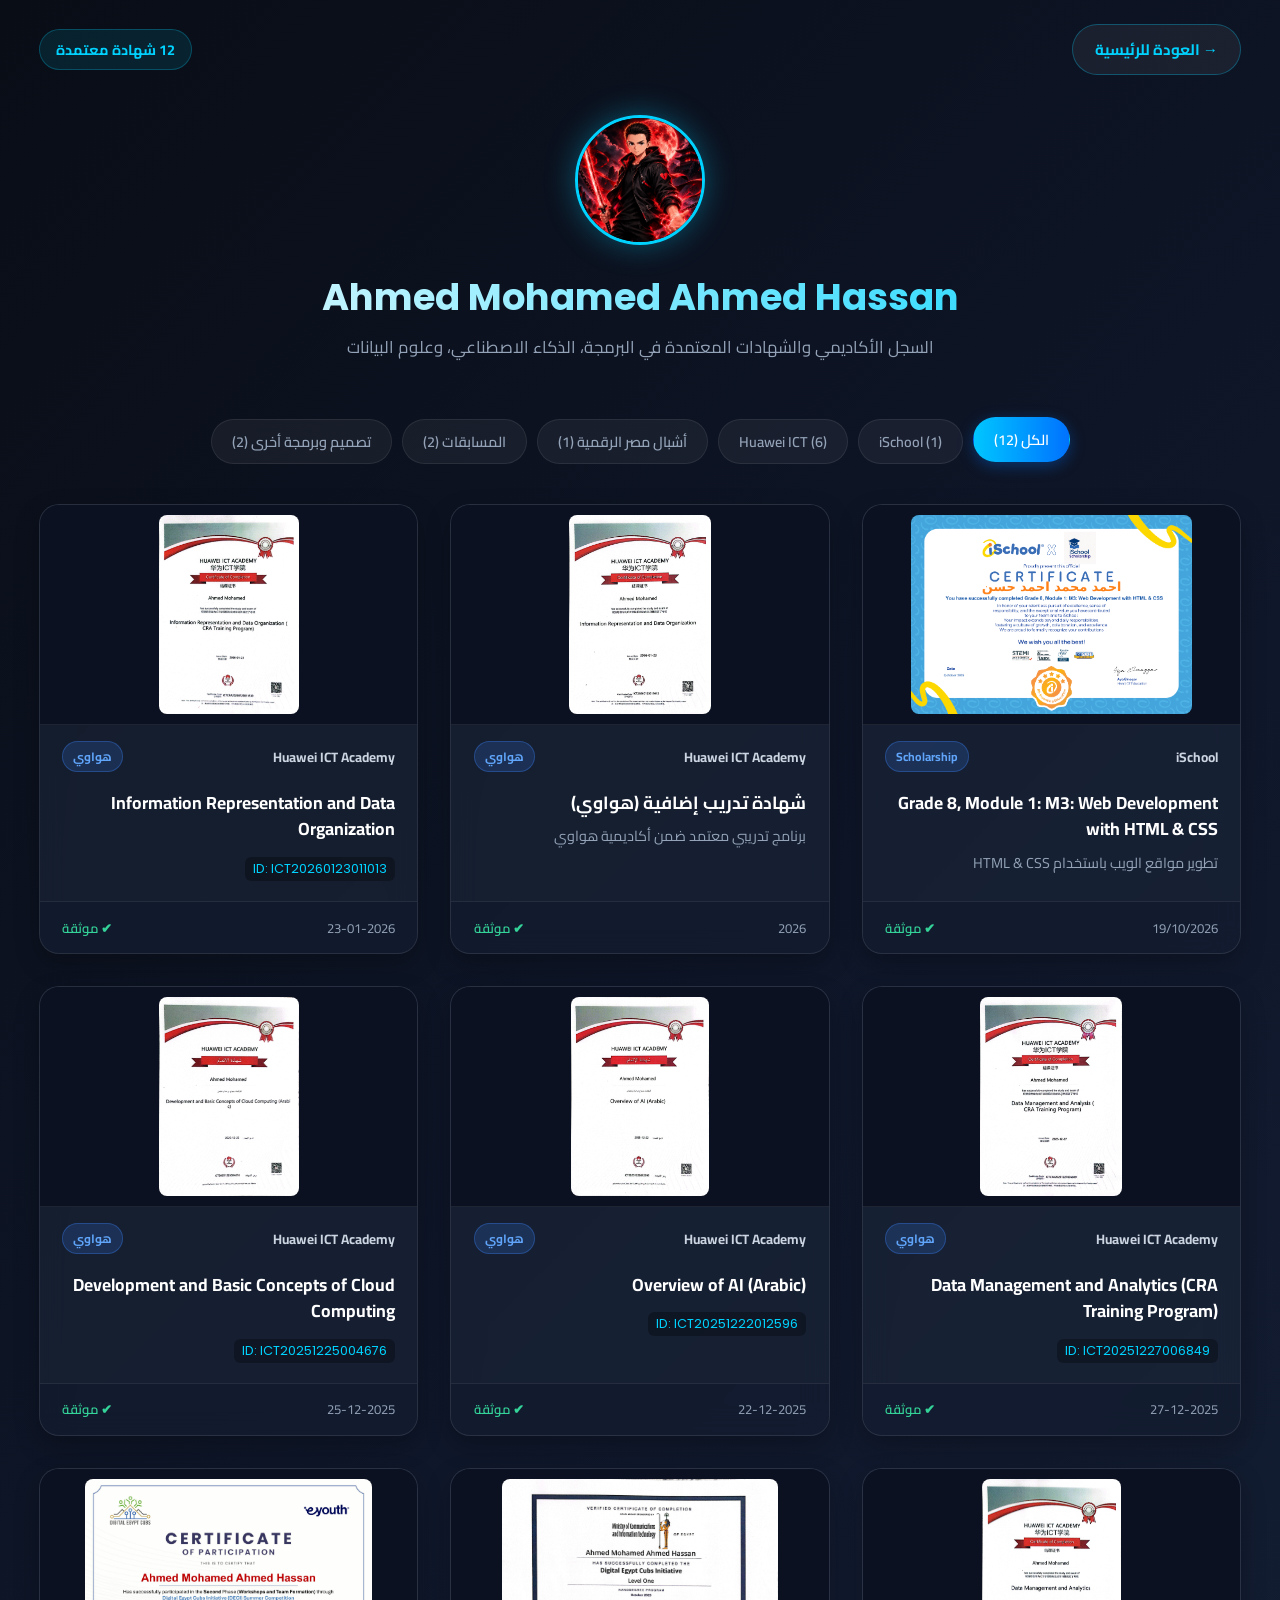
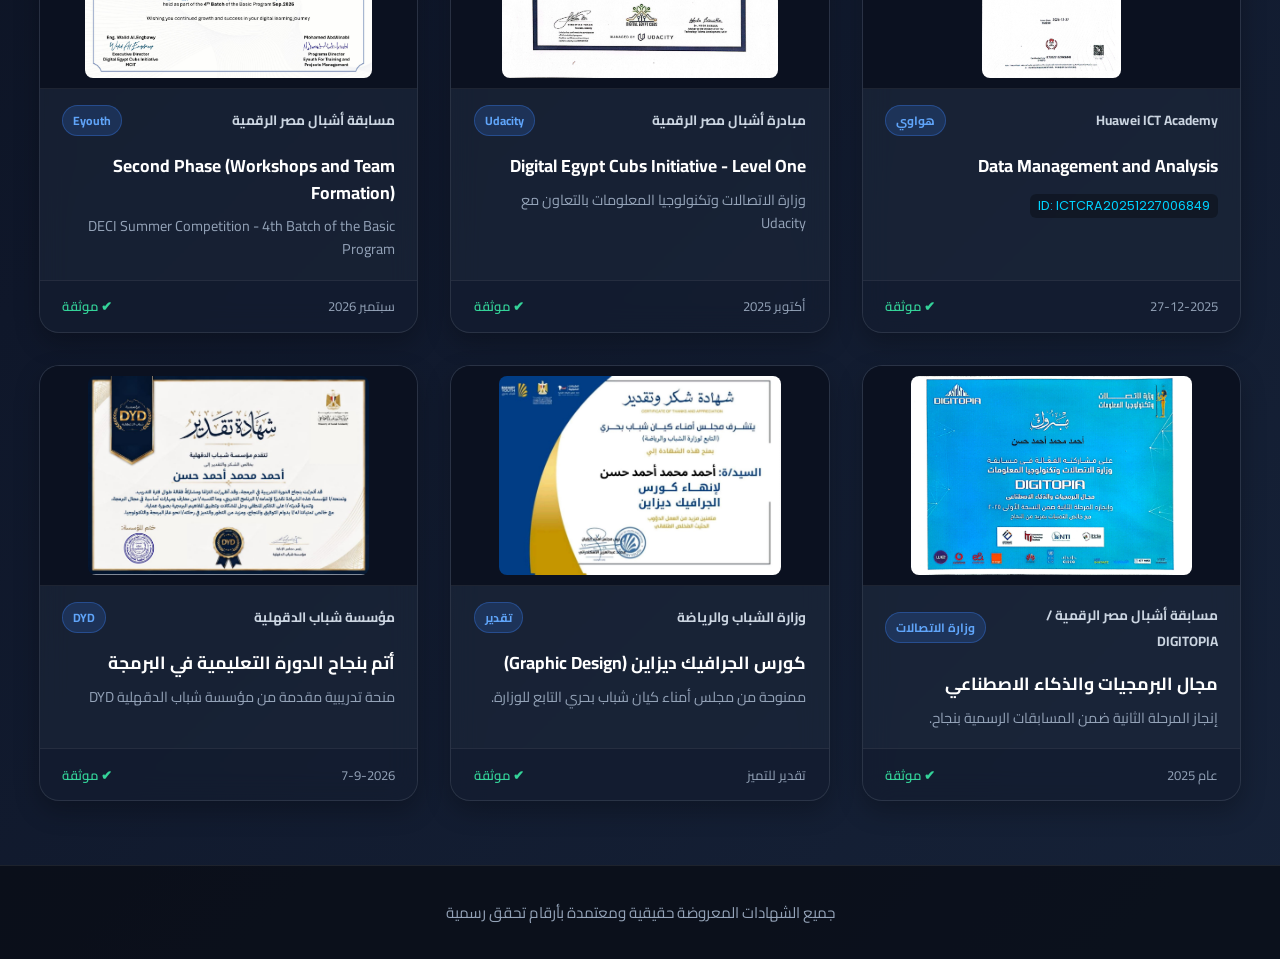
==== commit 8a9ba29f: "Add files via upload" ====
--- a/certificates.html
+++ b/certificates.html
@@ -3,369 +3,701 @@
 <head>
     <meta charset="UTF-8">
     <meta name="viewport" content="width=device-width, initial-scale=1.0">
-    <title>شهادات</title>
-
+    <title>السجل الأكاديمي والشهادات | Ahmed Mohamed</title>
     <link rel="icon" type="image/png" href="Ahmed.png">
+    <link href="https://fonts.googleapis.com/css2?family=Cairo:wght@400;600;700;800&family=Poppins:wght@500;600;700&display=swap" rel="stylesheet">
     <style>
         :root {
-            --primary-color: #0f172a;
-            --secondary-color: #2563eb;
-            --accent-color: #38bdf8;
-            --bg-color: #f8fafc;
-            --card-bg: #ffffff;
-            --text-main: #1e293b;
-            --text-muted: #64748b;
+            --bg-gradient: linear-gradient(135deg, #090d16 0%, #0f172a 50%, #162238 100%);
+            --accent: #00d2ff;
+            --accent-glow: rgba(0, 210, 255, 0.35);
+            --secondary: #3b82f6;
+            --card-bg: rgba(30, 41, 59, 0.55);
+            --card-border: rgba(255, 255, 255, 0.08);
+            --text-main: #f8fafc;
+            --text-muted: #94a3b8;
         }
 
         * {
             margin: 0;
             padding: 0;
             box-sizing: border-box;
-            font-family: 'Segoe UI', Tahoma, Geneva, Verdana, sans-serif;
+            font-family: 'Cairo', sans-serif;
         }
 
         body {
-            background-color: var(--bg-color);
+            background: var(--bg-gradient);
             color: var(--text-main);
-            line-height: 1.6;
+            min-height: 100vh;
+            overflow-x: hidden;
+        }
+
+        .top-nav {
+            max-width: 1250px;
+            margin: 0 auto;
+            padding: 1.5rem 1.5rem 0;
+            display: flex;
+            justify-content: space-between;
+            align-items: center;
+        }
+
+        .back-btn {
+            display: inline-flex;
+            align-items: center;
+            gap: 8px;
+            background: rgba(255, 255, 255, 0.06);
+            color: var(--accent);
+            text-decoration: none;
+            padding: 10px 22px;
+            border-radius: 50px;
+            font-weight: 700;
+            font-size: 0.95rem;
+            border: 1px solid rgba(0, 210, 255, 0.3);
+            transition: all 0.3s ease;
+        }
+
+        .back-btn:hover {
+            background: var(--accent);
+            color: #090d16;
+            box-shadow: 0 0 20px var(--accent-glow);
+            transform: translateX(4px);
+        }
+
+        .cert-counter {
+            background: rgba(0, 210, 255, 0.1);
+            border: 1px solid rgba(0, 210, 255, 0.25);
+            color: var(--accent);
+            padding: 6px 16px;
+            border-radius: 50px;
+            font-size: 0.9rem;
+            font-weight: 700;
         }
 
         header {
-            background: linear-gradient(135deg, var(--primary-color) 0%, #1e3a8a 100%);
-            color: white;
-            padding: 5rem 2rem;
             text-align: center;
+            padding: 2.5rem 1.5rem 2rem;
+            position: relative;
         }
 
         .profile-img {
-     width: 150px;
-     height: 150px;
-     border-radius: 50%;
-     border: 4px solid #00d2ff;
-     object-fit: cover;
-     box-shadow: 0 0 20px rgba(0, 210, 255, 0.5);
-     margin-bottom: 15px;
-     transition: transform 0.3s ease;
+            width: 130px;
+            height: 130px;
+            border-radius: 50%;
+            border: 3px solid var(--accent);
+            object-fit: cover;
+            box-shadow: 0 0 30px var(--accent-glow);
+            margin-bottom: 15px;
+            transition: transform 0.4s ease;
+        }
+
+        .profile-img:hover {
+            transform: scale(1.06);
         }
 
         header h1 {
-            font-size: 2.5rem;
-            margin-bottom: 1rem;
+            font-family: 'Poppins', sans-serif;
+            font-size: 2.3rem;
             font-weight: 700;
+            background: linear-gradient(90deg, #ffffff, var(--accent));
+            -webkit-background-clip: text;
+            -webkit-text-fill-color: transparent;
+            margin-bottom: 0.4rem;
         }
 
         header p {
-            font-size: 1.2rem;
-            color: var(--accent-color);
+            font-size: 1.05rem;
+            color: var(--text-muted);
             max-width: 600px;
             margin: 0 auto;
         }
 
+        .filter-bar {
+            display: flex;
+            flex-wrap: wrap;
+            justify-content: center;
+            gap: 10px;
+            margin: 1.5rem auto 2.5rem;
+            padding: 0 1rem;
+        }
+
+        .filter-btn {
+            background: rgba(255, 255, 255, 0.05);
+            color: var(--text-muted);
+            border: 1px solid var(--card-border);
+            padding: 8px 20px;
+            border-radius: 30px;
+            cursor: pointer;
+            font-size: 0.9rem;
+            font-weight: 600;
+            transition: all 0.3s ease;
+        }
+
+        .filter-btn:hover,
+        .filter-btn.active {
+            background: linear-gradient(90deg, #00c6ff, #0072ff);
+            color: #ffffff;
+            border-color: transparent;
+            box-shadow: 0 4px 15px rgba(0, 114, 255, 0.35);
+            transform: translateY(-2px);
+        }
+
         .container {
-            max-width: 1200px;
+            max-width: 1250px;
             margin: 0 auto;
-            padding: 3rem 1.5rem;
-        }
-
-        .section-title {
-            text-align: center;
-            font-size: 2rem;
-            margin-bottom: 3rem;
-            color: var(--primary-color);
-            position: relative;
-        }
-
-        .section-title::after {
-            content: '';
-            display: block;
-            width: 60px;
-            height: 4px;
-            background-color: var(--secondary-color);
-            margin: 10px auto 0;
-            border-radius: 2px;
+            padding: 0 1.5rem 4rem;
         }
 
         .certificates-grid {
             display: grid;
-            grid-template-columns: repeat(auto-fill, minmax(320px, 1fr));
+            grid-template-columns: repeat(auto-fill, minmax(330px, 1fr));
             gap: 2rem;
         }
 
         .card {
-            background-color: var(--card-bg);
-            border-radius: 16px;
+            background: var(--card-bg);
+            backdrop-filter: blur(14px);
+            -webkit-backdrop-filter: blur(14px);
+            border-radius: 20px;
             overflow: hidden;
-            box-shadow: 0 4px 6px -1px rgba(0, 0, 0, 0.05);
-            transition: transform 0.3s ease, box-shadow 0.3s ease;
-            border: 1px solid #e2e8f0;
+            border: 1px solid var(--card-border);
+            box-shadow: 0 10px 25px rgba(0, 0, 0, 0.25);
+            transition: all 0.4s cubic-bezier(0.175, 0.885, 0.32, 1.275);
             display: flex;
             flex-direction: column;
+            position: relative;
+        }
+
+        .card::before {
+            content: '';
+            position: absolute;
+            top: 0;
+            left: 0;
+            right: 0;
+            height: 3px;
+            background: linear-gradient(90deg, #00c6ff, #0072ff);
+            opacity: 0;
+            transition: opacity 0.3s ease;
         }
 
         .card:hover {
-            transform: translateY(-5px);
-            box-shadow: 0 20px 25px -5px rgba(0, 0, 0, 0.1);
+            transform: translateY(-10px);
+            border-color: rgba(0, 210, 255, 0.4);
+            box-shadow: 0 20px 40px rgba(0, 0, 0, 0.4), 0 0 20px rgba(0, 210, 255, 0.15);
+        }
+
+        .card:hover::before {
+            opacity: 1;
         }
 
         .card-img-container {
             width: 100%;
-            height: 200px;
+            height: 220px;
+            background: #0b1120;
+            position: relative;
             overflow: hidden;
-            background-color: #e2e8f0;
-            border-bottom: 1px solid #e2e8f0;
+            cursor: zoom-in;
+            display: flex;
+            align-items: center;
+            justify-content: center;
+            padding: 10px;
+            border-bottom: 1px solid var(--card-border);
         }
 
         .card-img-container img {
-            width: 100%;
-            height: 100%;
-            object-fit: cover;
-            transition: transform 0.3s ease;
+            max-width: 100%;
+            max-height: 100%;
+            object-fit: contain;
+            border-radius: 8px;
+            transition: transform 0.4s ease;
         }
 
         .card:hover .card-img-container img {
             transform: scale(1.05);
         }
 
+        .zoom-hint {
+            position: absolute;
+            bottom: 10px;
+            left: 10px;
+            background: rgba(15, 23, 42, 0.85);
+            color: var(--accent);
+            font-size: 0.75rem;
+            padding: 4px 10px;
+            border-radius: 20px;
+            border: 1px solid rgba(0, 210, 255, 0.3);
+            opacity: 0;
+            transition: opacity 0.3s ease;
+            pointer-events: none;
+        }
+
+        .card-img-container:hover .zoom-hint {
+            opacity: 1;
+        }
+
         .card-header {
-            background-color: #f1f5f9;
-            padding: 1.25rem;
-            font-weight: bold;
-            font-size: 1.1rem;
-            color: var(--primary-color);
+            padding: 1rem 1.4rem 0.5rem;
             display: flex;
             align-items: center;
             justify-content: space-between;
+            gap: 10px;
+        }
+
+        .org-name {
+            font-size: 0.85rem;
+            font-weight: 700;
+            color: #cbd5e1;
         }
 
         .badge {
-            background-color: #dbeafe;
-            color: var(--secondary-color);
+            background: rgba(59, 130, 246, 0.18);
+            color: #60a5fa;
+            border: 1px solid rgba(59, 130, 246, 0.35);
             font-size: 0.75rem;
-            padding: 4px 8px;
+            padding: 3px 10px;
             border-radius: 20px;
-            font-weight: 600;
+            font-weight: 700;
+            white-space: nowrap;
         }
 
         .card-body {
-            padding: 1.5rem;
+            padding: 0.6rem 1.4rem 1.2rem;
             flex-grow: 1;
         }
 
         .card-body h3 {
-            font-size: 1.2rem;
+            font-size: 1.1rem;
+            font-weight: 700;
+            color: #ffffff;
             margin-bottom: 0.5rem;
-            color: var(--secondary-color);
+            line-height: 1.5;
         }
 
         .card-body p {
             color: var(--text-muted);
-            font-size: 0.95rem;
-            margin-bottom: 0.5rem;
+            font-size: 0.9rem;
+            line-height: 1.6;
+        }
+
+        .code-tag {
+            display: inline-block;
+            background: rgba(0, 0, 0, 0.3);
+            color: var(--accent);
+            font-family: 'Poppins', monospace;
+            font-size: 0.8rem;
+            padding: 3px 8px;
+            border-radius: 6px;
+            margin-top: 6px;
+            direction: ltr;
         }
 
         .card-footer {
-            padding: 1rem 1.5rem;
-            background-color: #fafafa;
-            border-top: 1px solid #f1f5f9;
-            font-size: 0.85rem;
+            padding: 0.85rem 1.4rem;
+            background: rgba(15, 23, 42, 0.5);
+            border-top: 1px solid var(--card-border);
+            font-size: 0.82rem;
             color: var(--text-muted);
+            display: flex;
+            justify-content: space-between;
+            align-items: center;
+        }
+
+        .verified-dot {
+            display: inline-flex;
+            align-items: center;
+            gap: 5px;
+            color: #34d399;
+            font-weight: 600;
+        }
+
+        .modal {
+            display: none;
+            position: fixed;
+            z-index: 1000;
+            inset: 0;
+            background: rgba(5, 8, 17, 0.92);
+            backdrop-filter: blur(8px);
+            justify-content: center;
+            align-items: center;
+            padding: 20px;
+            animation: fadeIn 0.25s ease;
+        }
+
+        .modal.open {
+            display: flex;
+        }
+
+        .modal-content {
+            max-width: 90%;
+            max-height: 85vh;
+            border-radius: 12px;
+            box-shadow: 0 0 40px rgba(0, 210, 255, 0.25);
+            border: 2px solid rgba(0, 210, 255, 0.4);
+        }
+
+        .modal-close {
+            position: absolute;
+            top: 25px;
+            right: 35px;
+            color: #fff;
+            font-size: 2.2rem;
+            font-weight: bold;
+            cursor: pointer;
+            background: rgba(255, 255, 255, 0.1);
+            width: 45px;
+            height: 45px;
+            border-radius: 50%;
+            display: flex;
+            align-items: center;
+            justify-content: center;
+            transition: all 0.2s ease;
+        }
+
+        .modal-close:hover {
+            background: #ef4444;
+            transform: rotate(90deg);
         }
 
         footer {
-            background-color: var(--primary-color);
-            color: white;
             text-align: center;
             padding: 2rem;
-            margin-top: 4rem;
+            background: rgba(9, 13, 22, 0.8);
+            border-top: 1px solid var(--card-border);
+            color: var(--text-muted);
+            font-size: 0.95rem;
+        }
+
+        @keyframes fadeIn {
+            from { opacity: 0; }
+            to { opacity: 1; }
+        }
+
+        @media (max-width: 600px) {
+            header h1 { font-size: 1.8rem; }
+            .certificates-grid { grid-template-columns: 1fr; }
         }
     </style>
 </head>
 <body>
 
+    <nav class="top-nav">
+        <a href="index.html" class="back-btn">→ العودة للرئيسية</a>
+        <span class="cert-counter">12 شهادة معتمدة</span>
+    </nav>
+
     <header>
-         <div id="img">
-         <img src="Ahmed.png" alt="Ahmed Mohamed" class="profile-img">
-         </div>
+        <img src="Ahmed.png" alt="Ahmed Mohamed" class="profile-img">
         <h1>Ahmed Mohamed Ahmed Hassan</h1>
-        <p>مطور تكنولوجيا واعد | متخصص في علوم البيانات، الذكاء الاصطناعي، ومصمم جرافيك</p>
+        <p>السجل الأكاديمي والشهادات المعتمدة في البرمجة، الذكاء الاصطناعي، وعلوم البيانات</p>
     </header>
 
+    <!-- شريط التصفية -->
+    <div class="filter-bar">
+        <button class="filter-btn active" data-filter="all">الكل (12)</button>
+        <button class="filter-btn" data-filter="ischool">iSchool (1)</button>
+        <button class="filter-btn" data-filter="huawei">Huawei ICT (6)</button>
+        <button class="filter-btn" data-filter="deci">أشبال مصر الرقمية (1)</button>
+        <button class="filter-btn" data-filter="competitions">المسابقات (2)</button>
+        <button class="filter-btn" data-filter="dev">تصميم وبرمجة أخرى (2)</button>
+    </div>
+
     <div class="container">
-        <h2 class="section-title">السجل الأكاديمي والشهادات (11 شهادة معتمدة)</h2>
-        
         <div class="certificates-grid">
 
-            <div class="card">
-                <div class="card-img-container">
+            <!-- 1. شهادة iSchool (في البداية لوحدها) -->
+            <div class="card" data-category="ischool">
+                <div class="card-img-container" onclick="openModal(this)">
+                    <img src="undefined Certificate.png" alt="iSchool Certificate">
+                    <span class="zoom-hint">🔍 اضغط للتكبير</span>
+                </div>
+                <div class="card-header">
+                    <span class="org-name">iSchool</span>
+                    <span class="badge">Scholarship</span>
+                </div>
+                <div class="card-body">
+                    <h3>Grade 8, Module 1: M3: Web Development with HTML & CSS</h3>
+                    <p>تطوير مواقع الويب باستخدام HTML & CSS</p>
+                </div>
+                <div class="card-footer">
+                    <span>19/10/2026</span>
+                    <span class="verified-dot">✔ موثقة</span>
+                </div>
+            </div>
+
+            <!-- 2. Huawei 1 -->
+            <div class="card" data-category="huawei">
+                <div class="card-img-container" onclick="openModal(this)">
+                    <img src="CamScanner ٢٨‏-٠٦‏-٢٠٢٦ ١٤.٤٥_2.jpg" alt="Huawei Additional Certificate">
+                    <span class="zoom-hint">🔍 اضغط للتكبير</span>
+                </div>
+                <div class="card-header">
+                    <span class="org-name">Huawei ICT Academy</span>
+                    <span class="badge">هواوي</span>
+                </div>
+                <div class="card-body">
+                    <h3>شهادة تدريب إضافية (هواوي)</h3>
+                    <p>برنامج تدريبي معتمد ضمن أكاديمية هواوي</p>
+                </div>
+                <div class="card-footer">
+                    <span>2026</span>
+                    <span class="verified-dot">✔ موثقة</span>
+                </div>
+            </div>
+
+            <!-- 3. Huawei 2 -->
+            <div class="card" data-category="huawei">
+                <div class="card-img-container" onclick="openModal(this)">
+                    <img src="CamScanner ٢٨‏-٠٦‏-٢٠٢٦ ١٤.٤٥_7.jpg" alt="Information Representation">
+                    <span class="zoom-hint">🔍 اضغط للتكبير</span>
+                </div>
+                <div class="card-header">
+                    <span class="org-name">Huawei ICT Academy</span>
+                    <span class="badge">هواوي</span>
+                </div>
+                <div class="card-body">
+                    <h3>Information Representation and Data Organization</h3>
+                    <span class="code-tag">ID: ICT20260123011013</span>
+                </div>
+                <div class="card-footer">
+                    <span>23-01-2026</span>
+                    <span class="verified-dot">✔ موثقة</span>
+                </div>
+            </div>
+
+            <!-- 4. Huawei 3 -->
+            <div class="card" data-category="huawei">
+                <div class="card-img-container" onclick="openModal(this)">
+                    <img src="CamScanner ٢٨‏-٠٦‏-٢٠٢٦ ١٤.٤٥_8.jpg" alt="Data Management">
+                    <span class="zoom-hint">🔍 اضغط للتكبير</span>
+                </div>
+                <div class="card-header">
+                    <span class="org-name">Huawei ICT Academy</span>
+                    <span class="badge">هواوي</span>
+                </div>
+                <div class="card-body">
+                    <h3>Data Management and Analytics (CRA Training Program)</h3>
+                    <span class="code-tag">ID: ICT20251227006849</span>
+                </div>
+                <div class="card-footer">
+                    <span>27-12-2025</span>
+                    <span class="verified-dot">✔ موثقة</span>
+                </div>
+            </div>
+
+            <!-- 5. Huawei 4 -->
+            <div class="card" data-category="huawei">
+                <div class="card-img-container" onclick="openModal(this)">
+                    <img src="CamScanner ٢٨‏-٠٦‏-٢٠٢٦ ١٤.٤٥_5.jpg" alt="Overview of AI">
+                    <span class="zoom-hint">🔍 اضغط للتكبير</span>
+                </div>
+                <div class="card-header">
+                    <span class="org-name">Huawei ICT Academy</span>
+                    <span class="badge">هواوي</span>
+                </div>
+                <div class="card-body">
+                    <h3>Overview of AI (Arabic)</h3>
+                    <span class="code-tag">ID: ICT20251222012596</span>
+                </div>
+                <div class="card-footer">
+                    <span>22-12-2025</span>
+                    <span class="verified-dot">✔ موثقة</span>
+                </div>
+            </div>
+
+            <!-- 6. Huawei 5 -->
+            <div class="card" data-category="huawei">
+                <div class="card-img-container" onclick="openModal(this)">
+                    <img src="CamScanner ٢٨‏-٠٦‏-٢٠٢٦ ١٤.٤٥_6.jpg" alt="Cloud Computing">
+                    <span class="zoom-hint">🔍 اضغط للتكبير</span>
+                </div>
+                <div class="card-header">
+                    <span class="org-name">Huawei ICT Academy</span>
+                    <span class="badge">هواوي</span>
+                </div>
+                <div class="card-body">
+                    <h3>Development and Basic Concepts of Cloud Computing</h3>
+                    <span class="code-tag">ID: ICT20251225004676</span>
+                </div>
+                <div class="card-footer">
+                    <span>25-12-2025</span>
+                    <span class="verified-dot">✔ موثقة</span>
+                </div>
+            </div>
+
+            <!-- 7. Huawei 6 -->
+            <div class="card" data-category="huawei">
+                <div class="card-img-container" onclick="openModal(this)">
+                    <img src="CamScanner ٢٨‏-٠٦‏-٢٠٢٦ ١٤.٤٥_4.jpg" alt="Data Analysis CRA">
+                    <span class="zoom-hint">🔍 اضغط للتكبير</span>
+                </div>
+                <div class="card-header">
+                    <span class="org-name">Huawei ICT Academy</span>
+                    <span class="badge">هواوي</span>
+                </div>
+                <div class="card-body">
+                    <h3>Data Management and Analysis</h3>
+                    <span class="code-tag">ID: ICTCRA20251227006849</span>
+                </div>
+                <div class="card-footer">
+                    <span>27-12-2025</span>
+                    <span class="verified-dot">✔ موثقة</span>
+                </div>
+            </div>
+
+            <!-- 8. مبادرة أشبال مصر الرقمية -->
+            <div class="card" data-category="deci">
+                <div class="card-img-container" onclick="openModal(this)">
                     <img src="CamScanner ٢٨‏-٠٦‏-٢٠٢٦ ١٤.٤٥_1.jpg" alt="Digital Egypt Cubs Initiative">
-                </div>
-                <div class="card-header">
-                    <span>مبادرة أشبال مصر الرقمية</span>
+                    <span class="zoom-hint">🔍 اضغط للتكبير</span>
+                </div>
+                <div class="card-header">
+                    <span class="org-name">مبادرة أشبال مصر الرقمية</span>
                     <span class="badge">Udacity</span>
                 </div>
                 <div class="card-body">
                     <h3>Digital Egypt Cubs Initiative - Level One</h3>
-                    <p><strong>الجهة:</strong> وزارة الاتصالات وتكنولوجيا المعلومات بالتعاون مع Udacity</p>
-                </div>
-                <div class="card-footer">أكتوبر 2025</div>
-            </div>
-
-            <div class="card">
-                <div class="card-img-container">
-                    <img src="31109173200153.jpg" alt="Digital Egypt Cubs Initiative Summer Competition">
-                </div>
-                <div class="card-header">
-                    <span>مسابقة مبادرة أشبال مصر الرقمية</span>
+                    <p>وزارة الاتصالات وتكنولوجيا المعلومات بالتعاون مع Udacity</p>
+                </div>
+                <div class="card-footer">
+                    <span>أكتوبر 2025</span>
+                    <span class="verified-dot">✔ موثقة</span>
+                </div>
+            </div>
+
+            <!-- 9. مسابقة أشبال مصر الرقمية (1) -->
+            <div class="card" data-category="competitions">
+                <div class="card-img-container" onclick="openModal(this)">
+                    <img src="31109173200153.jpg" alt="DECI Competition Phase 2">
+                    <span class="zoom-hint">🔍 اضغط للتكبير</span>
+                </div>
+                <div class="card-header">
+                    <span class="org-name">مسابقة أشبال مصر الرقمية</span>
                     <span class="badge">Eyouth</span>
                 </div>
                 <div class="card-body">
                     <h3>Second Phase (Workshops and Team Formation)</h3>
-                    <p><strong>البرنامج:</strong> DECI Summer Competition - 4th Batch of the Basic Program</p>
-                </div>
-                <div class="card-footer">سبتمبر 2026</div>
-            </div>
-
-            <div class="card">
-                <div class="card-img-container">
-                    <img src="undefined Certificate.png" alt="iSchool Certificate">
-                </div>
-                <div class="card-header">
-                    <span>iSchool</span>
-                    <span class="badge">iSchool Scholarship</span>
-                </div>
-                <div class="card-body">
-                    <h3>Grade 8, Module 1: M3: Web Development with HTML & CSS</h3>
-                    <p><strong>البرنامج:</strong> Web Development with HTML & CSS</p>
-                </div>
-                <div class="card-footer">19/10/2026</div>
-            </div>
-
-            <div class="card">
-                <div class="card-img-container">
-                    <img src="CamScanner ٢٨‏-٠٦‏-٢٠٢٦ ١٤.٤٥_3.jpg" alt="DIGITOPIA">
-                </div>
-                <div class="card-header">
-                    <span>مسابقة DIGITOPIA</span>
+                    <p>DECI Summer Competition - 4th Batch of the Basic Program</p>
+                </div>
+                <div class="card-footer">
+                    <span>سبتمبر 2026</span>
+                    <span class="verified-dot">✔ موثقة</span>
+                </div>
+            </div>
+
+            <!-- 10. مسابقة DIGITOPIA (2) -->
+            <div class="card" data-category="competitions">
+                <div class="card-img-container" onclick="openModal(this)">
+                    <img src="CamScanner ٢٨‏-٠٦‏-٢٠٢٦ ١٤.٤٥_3.jpg" alt="DIGITOPIA Competition">
+                    <span class="zoom-hint">🔍 اضغط للتكبير</span>
+                </div>
+                <div class="card-header">
+                    <span class="org-name">مسابقة أشبال مصر الرقمية / DIGITOPIA</span>
                     <span class="badge">وزارة الاتصالات</span>
                 </div>
                 <div class="card-body">
                     <h3>مجال البرمجيات والذكاء الاصطناعي</h3>
-                    <p>إنجاز المرحلة الثانية ضمن النسخة الأولى من المسابقة بنجاح.</p>
-                </div>
-                <div class="card-footer">عام: 2025</div>
-            </div>
-
-            <div class="card">
-                <div class="card-img-container">
-                    <img src="شهادة_1.jpg" alt="جرافيك ديزاين">
-                </div>
-                <div class="card-header">
-                    <span>شهادة شكر وتقدير</span>
-                    <span class="badge">وزارة الشباب والرياضة</span>
+                    <p>إنجاز المرحلة الثانية ضمن المسابقات الرسمية بنجاح.</p>
+                </div>
+                <div class="card-footer">
+                    <span>عام 2025</span>
+                    <span class="verified-dot">✔ موثقة</span>
+                </div>
+            </div>
+
+            <!-- 11. جرافيك ديزاين -->
+            <div class="card" data-category="dev">
+                <div class="card-img-container" onclick="openModal(this)">
+                    <img src="شهادة_1.jpg" alt="Graphic Design">
+                    <span class="zoom-hint">🔍 اضغط للتكبير</span>
+                </div>
+                <div class="card-header">
+                    <span class="org-name">وزارة الشباب والرياضة</span>
+                    <span class="badge">تقدير</span>
                 </div>
                 <div class="card-body">
                     <h3>كورس الجرافيك ديزاين (Graphic Design)</h3>
-                    <p>منوحة من مجلس أمناء كيان شباب بحري التابع للوزارة.</p>
-                </div>
-                <div class="card-footer">تقدير للعمل الدؤوب والمخلص</div>
-            </div>
-
-            <div class="card">
-                <div class="card-img-container">
-                    <img src="CamScanner ٢٨‏-٠٦‏-٢٠٢٦ ١٤.٤٥_7.jpg" alt="Information Representation">
-                </div>
-                <div class="card-header">
-                    <span>Huawei ICT Academy</span>
-                    <span class="badge">هواوي</span>
-                </div>
-                <div class="card-body">
-                    <h3>Information Representation and Data Organization</h3>
-                    <p><strong>كود الشهادة:</strong> ICT20260123011013</p>
-                </div>
-                <div class="card-footer">23-01-2026</div>
-            </div>
-
-            <div class="card">
-                <div class="card-img-container">
-                    <img src="CamScanner ٢٨‏-٠٦‏-٢٠٢٦ ١٤.٤٥_8.jpg" alt="Data Management">
-                </div>
-                <div class="card-header">
-                    <span>Huawei ICT Academy</span>
-                    <span class="badge">هواوي</span>
-                </div>
-                <div class="card-body">
-                    <h3>Data Management and Analytics (CRA Training Program)</h3>
-                    <p><strong>كود الشهادة:</strong> ICT20251227006849</p>
-                </div>
-                <div class="card-footer">27-12-2025</div>
-            </div>
-
-            <div class="card">
-                <div class="card-img-container">
-                    <img src="CamScanner ٢٨‏-٠٦‏-٢٠٢٦ ١٤.٤٥_5.jpg" alt="Overview of AI">
-                </div>
-                <div class="card-header">
-                    <span>Huawei ICT Academy</span>
-                    <span class="badge">هواوي</span>
-                </div>
-                <div class="card-body">
-                    <h3>Overview of AI (Arabic)</h3>
-                    <p><strong>كود الشهادة:</strong> ICT20251222012596</p>
-                </div>
-                <div class="card-footer">22-12-2025</div>
-            </div>
-
-            <div class="card">
-                <div class="card-img-container">
-                    <img src="CamScanner ٢٨‏-٠٦‏-٢٠٢٦ ١٤.٤٥_6.jpg" alt="Cloud Computing">
-                </div>
-                <div class="card-header">
-                    <span>Huawei ICT Academy</span>
-                    <span class="badge">هواوي</span>
-                </div>
-                <div class="card-body">
-                    <h3>Development and Basic Concepts of Cloud Computing</h3>
-                    <p><strong>كود الشهادة:</strong> ICT20251225004676</p>
-                </div>
-                <div class="card-footer">25-12-2025</div>
-            </div>
-
-            <div class="card">
-                <div class="card-img-container">
-                    <img src="CamScanner ٢٨‏-٠٦‏-٢٠٢٦ ١٤.٤٥_4.jpg" alt="Data Analysis CRA">
-                </div>
-                <div class="card-header">
-                    <span>Huawei ICT Academy</span>
-                    <span class="badge">هواوي</span>
-                </div>
-                <div class="card-body">
-                    <h3>Data Management and Analysis</h3>
-                    <p><strong>كود الشهادة:</strong> ICTCRA20251227006849</p>
-                </div>
-                <div class="card-footer">27-12-2025</div>
-            </div>
-
-            <div class="card">
-                <div class="card-img-container">
-                    <img src="PDFReader_Convert_٢٠٢٦٠٩١١_١٤١٧٤٢_1.png" alt="Cloud Computing">
-                </div>
-                <div class="card-header">
-                    <span>شهادة شكر وتقدير</span>
-                    <span class="badge">مؤسسة شباب الدقهلية</span>
-                </div>
-                <div class="card-body">
-                    <h3>أتم نجاح الدورة التعليمية في البرمجة</h3>
-                    <p>منحة من DYD شباب الدقهلية</p>
-                </div>
-                <div class="card-footer">7-9-2026</div>
+                    <p>ممنوحة من مجلس أمناء كيان شباب بحري التابع للوزارة.</p>
+                </div>
+                <div class="card-footer">
+                    <span>تقدير للتميز</span>
+                    <span class="verified-dot">✔ موثقة</span>
+                </div>
+            </div>
+
+            <!-- 12. مؤسسة شباب الدقهلية -->
+            <div class="card" data-category="dev">
+                <div class="card-img-container" onclick="openModal(this)">
+                    <img src="PDFReader_Convert_٢٠٢٦٠٩١١_١٤١٧٤٢_1.png" alt="DYD Certificate">
+                    <span class="zoom-hint">🔍 اضغط للتكبير</span>
+                </div>
+                <div class="card-header">
+                    <span class="org-name">مؤسسة شباب الدقهلية</span>
+                    <span class="badge">DYD</span>
+                </div>
+                <div class="card-body">
+                    <h3>أتم بنجاح الدورة التعليمية في البرمجة</h3>
+                    <p>منحة تدريبية مقدمة من مؤسسة شباب الدقهلية DYD</p>
+                </div>
+                <div class="card-footer">
+                    <span>7-9-2026</span>
+                    <span class="verified-dot">✔ موثقة</span>
+                </div>
             </div>
 
         </div>
     </div>
 
+    <!-- نافذة عرض الصورة المكبرة -->
+    <div id="certModal" class="modal" onclick="closeModal(event)">
+        <span class="modal-close" onclick="closeModal(event)">&times;</span>
+        <img class="modal-content" id="modalImg" src="" alt="معاينة الشهادة">
+    </div>
+
     <footer>
-        <p>كلها شهادات حقيقية وليست فبركة</p>
+        <p>جميع الشهادات المعروضة حقيقية ومعتمدة بأرقام تحقق رسمية</p>
     </footer>
+
+    <script>
+        const filterBtns = document.querySelectorAll('.filter-btn');
+        const cards = document.querySelectorAll('.card');
+
+        filterBtns.forEach(btn => {
+            btn.addEventListener('click', () => {
+                filterBtns.forEach(b => b.classList.remove('active'));
+                btn.classList.add('active');
+
+                const filterValue = btn.getAttribute('data-filter');
+
+                cards.forEach(card => {
+                    if (filterValue === 'all' || card.getAttribute('data-category') === filterValue) {
+                        card.style.display = 'flex';
+                    } else {
+                        card.style.display = 'none';
+                    }
+                });
+            });
+        });
+
+        const modal = document.getElementById('certModal');
+        const modalImg = document.getElementById('modalImg');
+
+        function openModal(container) {
+            const img = container.querySelector('img');
+            modalImg.src = img.src;
+            modal.classList.add('open');
+        }
+
+        function closeModal(event) {
+            if (event.target === modal || event.target.classList.contains('modal-close')) {
+                modal.classList.remove('open');
+            }
+        }
+
+        document.addEventListener('keydown', (e) => {
+            if (e.key === 'Escape') {
+                modal.classList.remove('open');
+            }
+        });
+    </script>
 
 </body>
 </html>
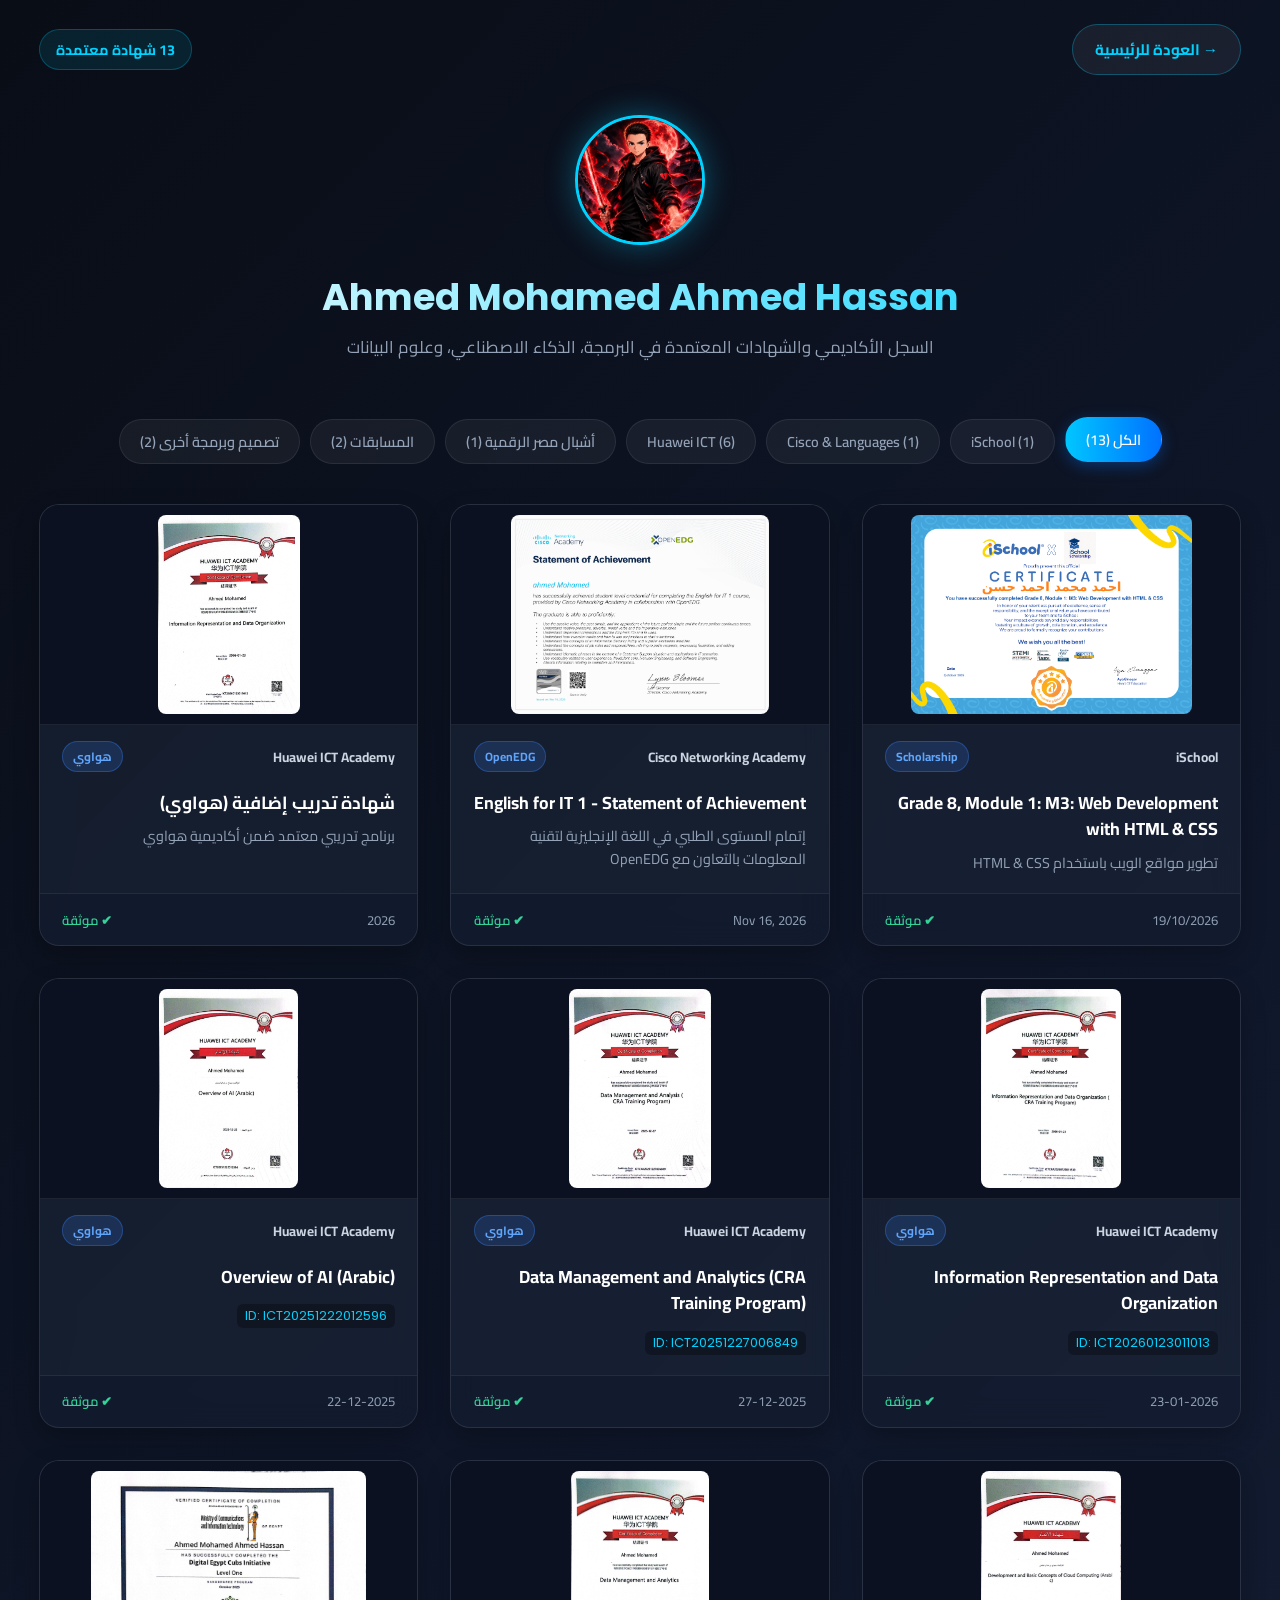
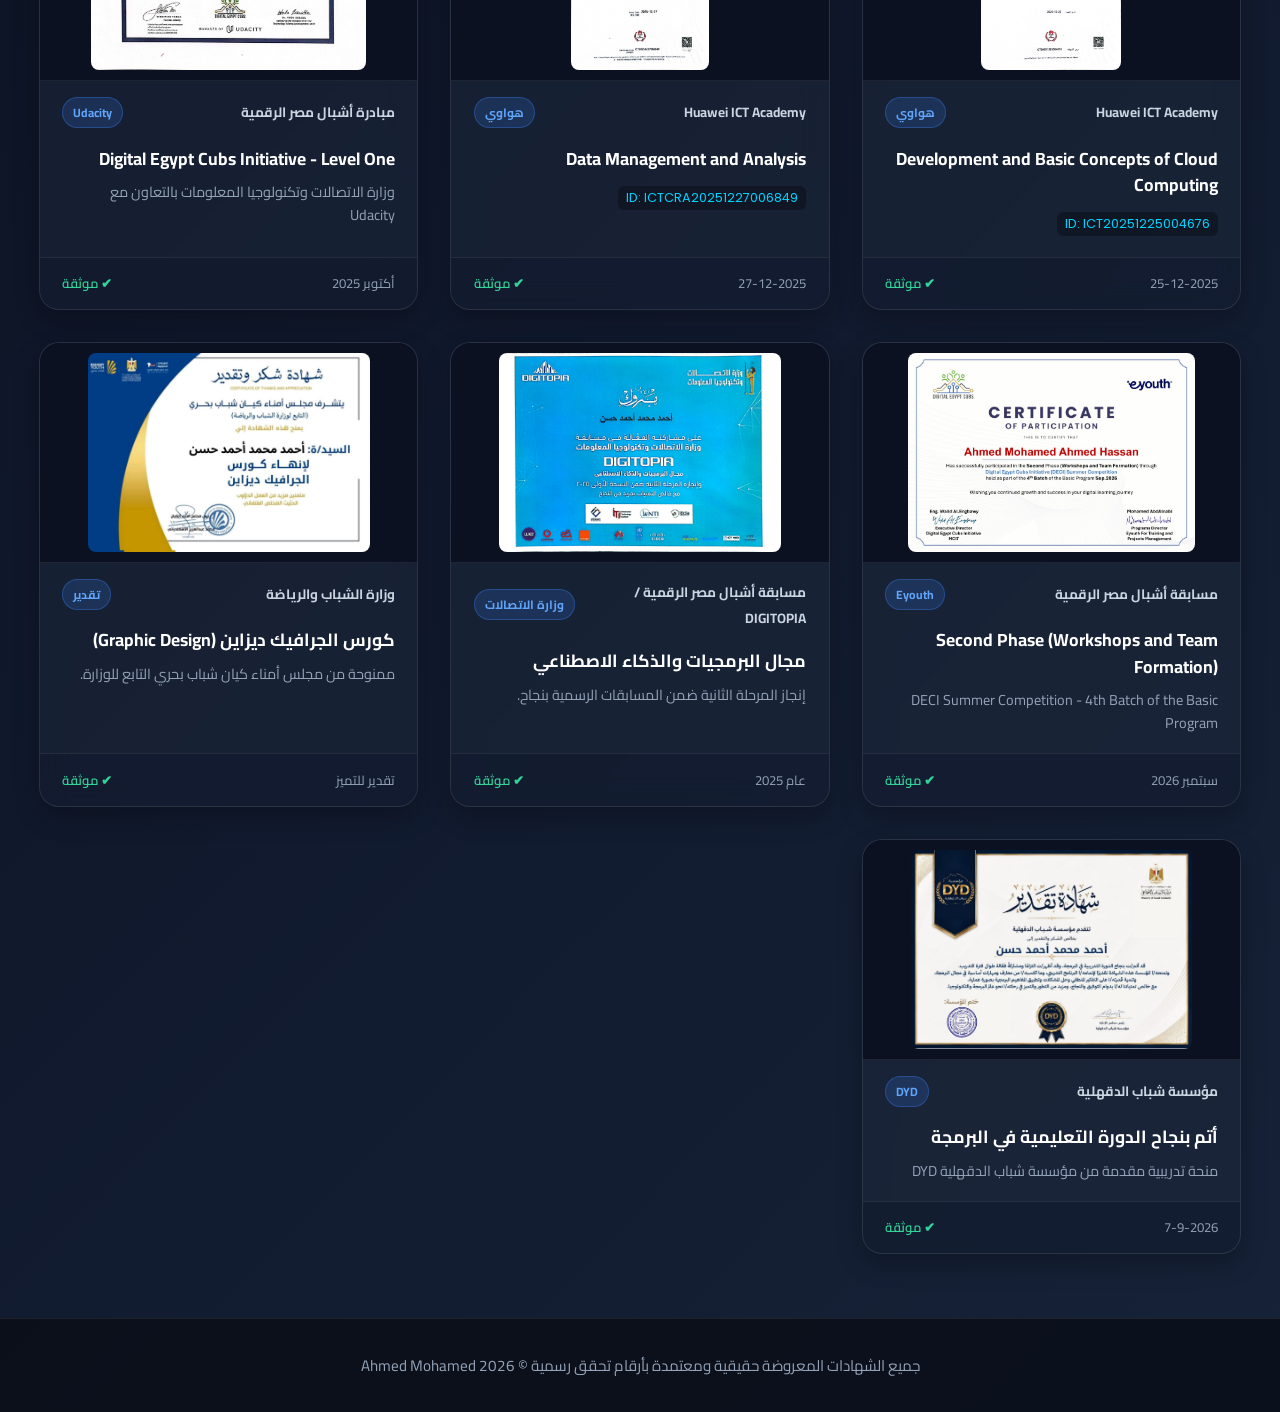
==== commit 05b64dfc: "Add files via upload" ====
--- a/certificates.html
+++ b/certificates.html
@@ -381,7 +381,7 @@
 
     <nav class="top-nav">
         <a href="index.html" class="back-btn">→ العودة للرئيسية</a>
-        <span class="cert-counter">12 شهادة معتمدة</span>
+        <span class="cert-counter">13 شهادة معتمدة</span>
     </nav>
 
     <header>
@@ -392,8 +392,9 @@
 
     <!-- شريط التصفية -->
     <div class="filter-bar">
-        <button class="filter-btn active" data-filter="all">الكل (12)</button>
+        <button class="filter-btn active" data-filter="all">الكل (13)</button>
         <button class="filter-btn" data-filter="ischool">iSchool (1)</button>
+        <button class="filter-btn" data-filter="cisco">Cisco & Languages (1)</button>
         <button class="filter-btn" data-filter="huawei">Huawei ICT (6)</button>
         <button class="filter-btn" data-filter="deci">أشبال مصر الرقمية (1)</button>
         <button class="filter-btn" data-filter="competitions">المسابقات (2)</button>
@@ -403,7 +404,7 @@
     <div class="container">
         <div class="certificates-grid">
 
-            <!-- 1. شهادة iSchool (في البداية لوحدها) -->
+            <!-- 1. شهادة iSchool (في البداية لوحدها كما طلبت) -->
             <div class="card" data-category="ischool">
                 <div class="card-img-container" onclick="openModal(this)">
                     <img src="undefined Certificate.png" alt="iSchool Certificate">
@@ -423,7 +424,27 @@
                 </div>
             </div>
 
-            <!-- 2. Huawei 1 -->
+            <!-- 2. شهادة Cisco Networking Academy الجديدة -->
+            <div class="card" data-category="cisco">
+                <div class="card-img-container" onclick="openModal(this)">
+                    <img src="English.jpg" alt="Cisco Networking Academy - English for IT 1">
+                    <span class="zoom-hint">🔍 اضغط للتكبير</span>
+                </div>
+                <div class="card-header">
+                    <span class="org-name">Cisco Networking Academy</span>
+                    <span class="badge">OpenEDG</span>
+                </div>
+                <div class="card-body">
+                    <h3>English for IT 1 - Statement of Achievement</h3>
+                    <p>إتمام المستوى الطلبي في اللغة الإنجليزية لتقنية المعلومات بالتعاون مع OpenEDG</p>
+                </div>
+                <div class="card-footer">
+                    <span>Nov 16, 2026</span>
+                    <span class="verified-dot">✔ موثقة</span>
+                </div>
+            </div>
+
+            <!-- 3. Huawei 1 -->
             <div class="card" data-category="huawei">
                 <div class="card-img-container" onclick="openModal(this)">
                     <img src="CamScanner ٢٨‏-٠٦‏-٢٠٢٦ ١٤.٤٥_2.jpg" alt="Huawei Additional Certificate">
@@ -443,7 +464,7 @@
                 </div>
             </div>
 
-            <!-- 3. Huawei 2 -->
+            <!-- 4. Huawei 2 -->
             <div class="card" data-category="huawei">
                 <div class="card-img-container" onclick="openModal(this)">
                     <img src="CamScanner ٢٨‏-٠٦‏-٢٠٢٦ ١٤.٤٥_7.jpg" alt="Information Representation">
@@ -463,7 +484,7 @@
                 </div>
             </div>
 
-            <!-- 4. Huawei 3 -->
+            <!-- 5. Huawei 3 -->
             <div class="card" data-category="huawei">
                 <div class="card-img-container" onclick="openModal(this)">
                     <img src="CamScanner ٢٨‏-٠٦‏-٢٠٢٦ ١٤.٤٥_8.jpg" alt="Data Management">
@@ -483,7 +504,7 @@
                 </div>
             </div>
 
-            <!-- 5. Huawei 4 -->
+            <!-- 6. Huawei 4 -->
             <div class="card" data-category="huawei">
                 <div class="card-img-container" onclick="openModal(this)">
                     <img src="CamScanner ٢٨‏-٠٦‏-٢٠٢٦ ١٤.٤٥_5.jpg" alt="Overview of AI">
@@ -503,7 +524,7 @@
                 </div>
             </div>
 
-            <!-- 6. Huawei 5 -->
+            <!-- 7. Huawei 5 -->
             <div class="card" data-category="huawei">
                 <div class="card-img-container" onclick="openModal(this)">
                     <img src="CamScanner ٢٨‏-٠٦‏-٢٠٢٦ ١٤.٤٥_6.jpg" alt="Cloud Computing">
@@ -523,7 +544,7 @@
                 </div>
             </div>
 
-            <!-- 7. Huawei 6 -->
+            <!-- 8. Huawei 6 -->
             <div class="card" data-category="huawei">
                 <div class="card-img-container" onclick="openModal(this)">
                     <img src="CamScanner ٢٨‏-٠٦‏-٢٠٢٦ ١٤.٤٥_4.jpg" alt="Data Analysis CRA">
@@ -543,7 +564,7 @@
                 </div>
             </div>
 
-            <!-- 8. مبادرة أشبال مصر الرقمية -->
+            <!-- 9. مبادرة أشبال مصر الرقمية -->
             <div class="card" data-category="deci">
                 <div class="card-img-container" onclick="openModal(this)">
                     <img src="CamScanner ٢٨‏-٠٦‏-٢٠٢٦ ١٤.٤٥_1.jpg" alt="Digital Egypt Cubs Initiative">
@@ -563,7 +584,7 @@
                 </div>
             </div>
 
-            <!-- 9. مسابقة أشبال مصر الرقمية (1) -->
+            <!-- 10. مسابقة أشبال مصر الرقمية (1) -->
             <div class="card" data-category="competitions">
                 <div class="card-img-container" onclick="openModal(this)">
                     <img src="31109173200153.jpg" alt="DECI Competition Phase 2">
@@ -583,7 +604,7 @@
                 </div>
             </div>
 
-            <!-- 10. مسابقة DIGITOPIA (2) -->
+            <!-- 11. مسابقة DIGITOPIA (2) -->
             <div class="card" data-category="competitions">
                 <div class="card-img-container" onclick="openModal(this)">
                     <img src="CamScanner ٢٨‏-٠٦‏-٢٠٢٦ ١٤.٤٥_3.jpg" alt="DIGITOPIA Competition">
@@ -603,7 +624,7 @@
                 </div>
             </div>
 
-            <!-- 11. جرافيك ديزاين -->
+            <!-- 12. جرافيك ديزاين -->
             <div class="card" data-category="dev">
                 <div class="card-img-container" onclick="openModal(this)">
                     <img src="شهادة_1.jpg" alt="Graphic Design">
@@ -623,7 +644,7 @@
                 </div>
             </div>
 
-            <!-- 12. مؤسسة شباب الدقهلية -->
+            <!-- 13. مؤسسة شباب الدقهلية -->
             <div class="card" data-category="dev">
                 <div class="card-img-container" onclick="openModal(this)">
                     <img src="PDFReader_Convert_٢٠٢٦٠٩١١_١٤١٧٤٢_1.png" alt="DYD Certificate">
@@ -653,7 +674,7 @@
     </div>
 
     <footer>
-        <p>جميع الشهادات المعروضة حقيقية ومعتمدة بأرقام تحقق رسمية</p>
+        <p>جميع الشهادات المعروضة حقيقية ومعتمدة بأرقام تحقق رسمية © 2026 Ahmed Mohamed</p>
     </footer>
 
     <script>
